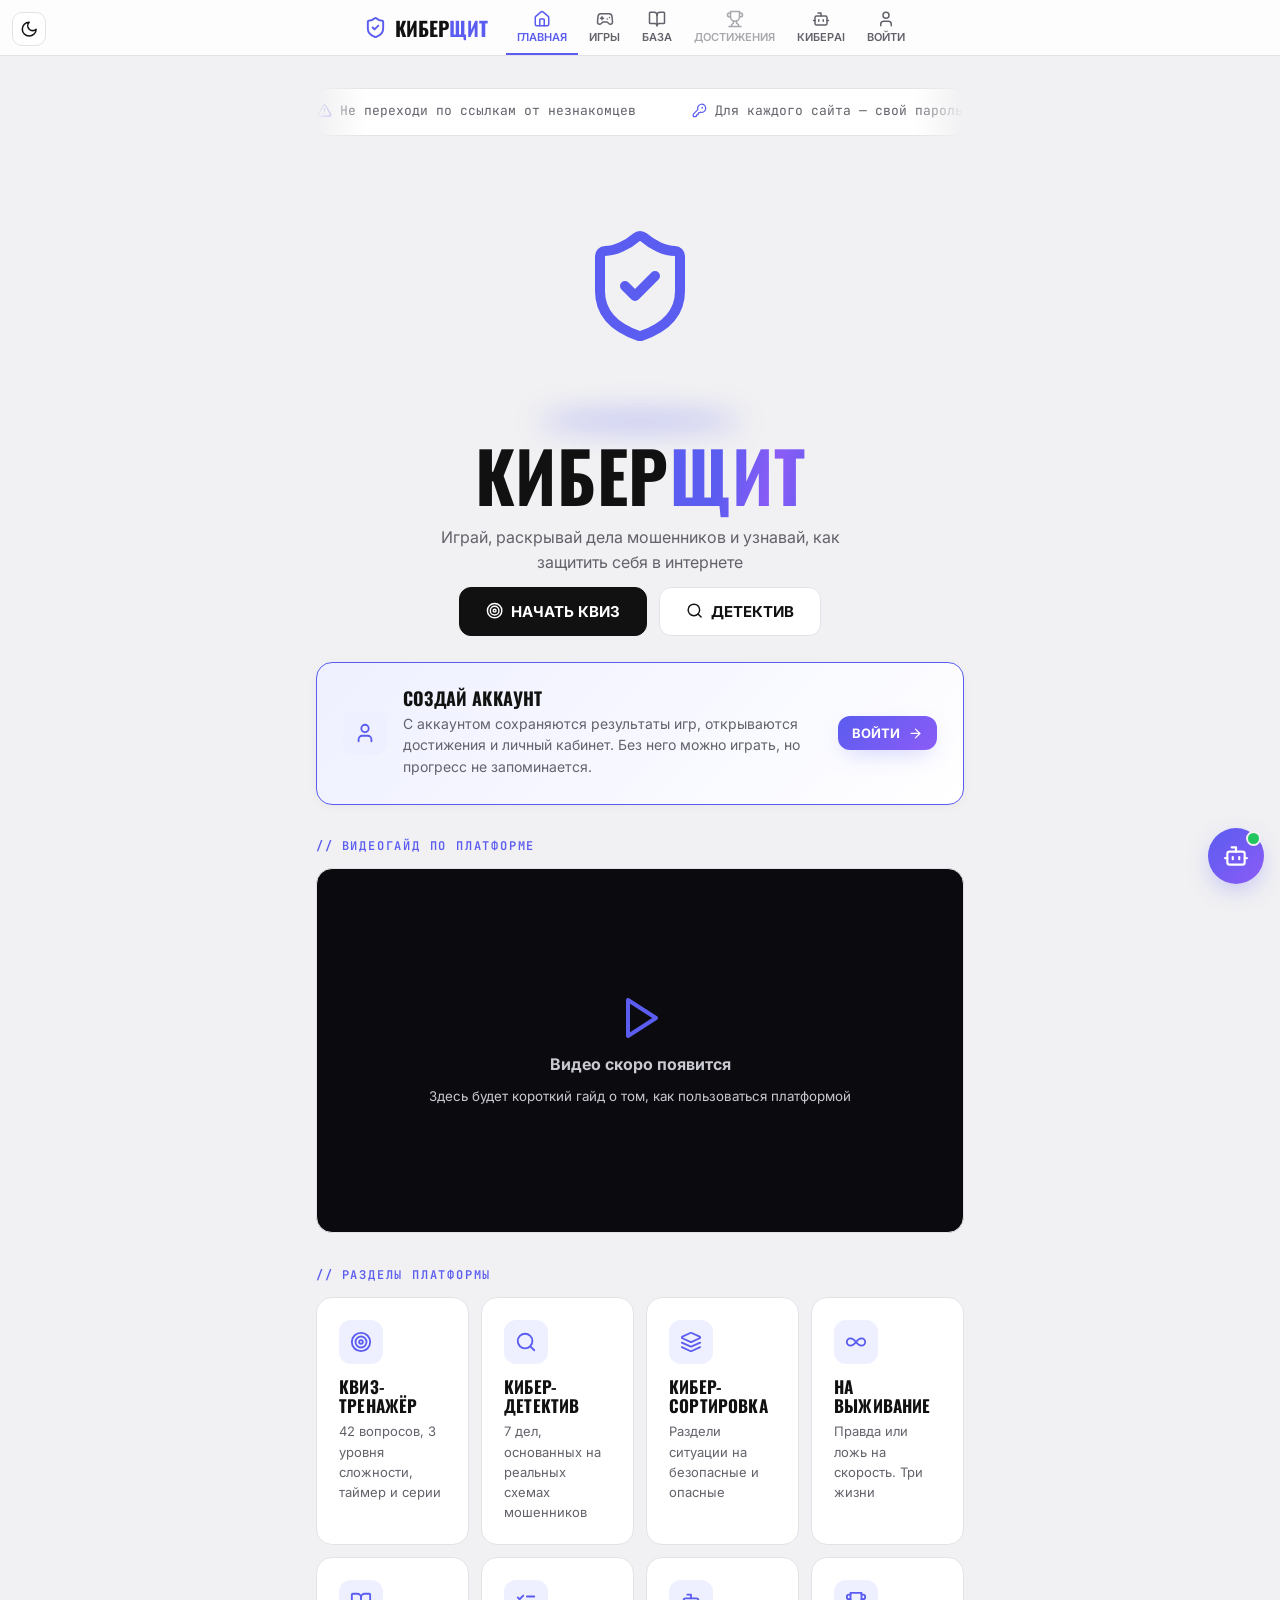
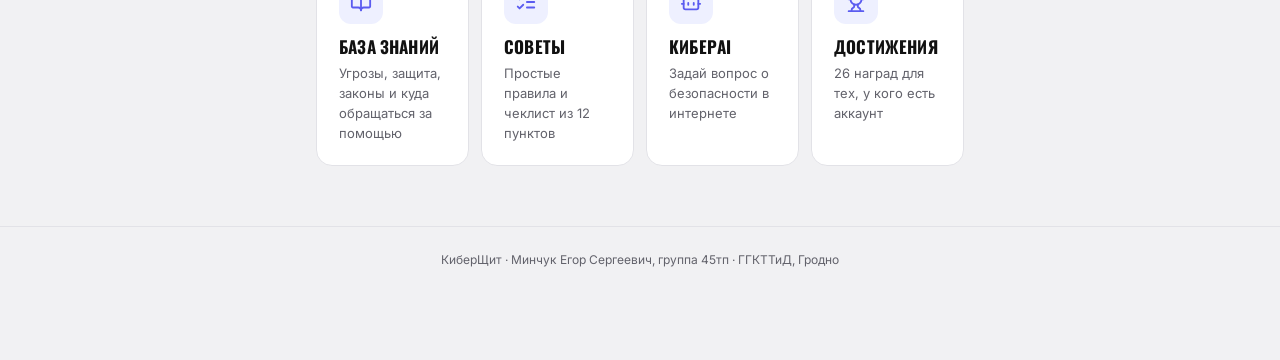
==== static/index.html @ b4eb01c3 "тема и 3д" ====
<!doctype html>
<html lang="ru">
<head>
<meta charset="utf-8">
<meta name="viewport" content="width=device-width, initial-scale=1">
<title>КиберЩит</title>
<meta name="description" content="Игры и задания о безопасности в интернете для детей и подростков">
<link rel="icon" href="data:image/svg+xml,%3Csvg xmlns='http://www.w3.org/2000/svg' viewBox='0 0 24 24' fill='none' stroke='%235b5cf0' stroke-width='2.2' stroke-linecap='round' stroke-linejoin='round'%3E%3Cpath d='M20 13c0 5-3.5 7.5-7.66 8.95a1 1 0 0 1-.67-.01C7.5 20.5 4 18 4 13V6a1 1 0 0 1 1-1c2 0 4.5-1.2 6.24-2.72a1.17 1.17 0 0 1 1.52 0C14.51 3.81 17 5 19 5a1 1 0 0 1 1 1z'/%3E%3Cpath d='m9 12 2 2 4-4'/%3E%3C/svg%3E">
<link rel="preconnect" href="https://fonts.googleapis.com">
<link rel="stylesheet" href="https://fonts.googleapis.com/css2?family=Inter:wght@400;500;600;700&family=JetBrains+Mono:wght@400;600&family=Oswald:wght@600;700&display=swap">
<link rel="stylesheet" href="style.css">
<script src="theme.js"></script>
</head>
<body>
<canvas id="rain" aria-hidden="true"></canvas>
<button id="theme" class="theme-btn" title="Сменить тему" aria-label="Сменить тему"><i data-lucide="moon"></i></button>

<header class="nav">
  <a href="#/" class="logo"><span class="logo-tile"><i data-lucide="shield-check"></i></span><span>КИБЕР<b>ЩИТ</b></span></a>
  <nav>
    <a href="#/" data-r=""><i data-lucide="house"></i>Главная</a>
    <div class="dd"><button data-r="quiz detective sort survival" aria-haspopup="true"><i data-lucide="gamepad-2"></i>Игры</button>
      <div class="dd-menu">
        <a href="#/quiz"><i data-lucide="target"></i>Квиз-тренажёр</a><a href="#/detective"><i data-lucide="search"></i>Кибер-детектив</a>
        <a href="#/sort"><i data-lucide="layers"></i>Кибер-сортировка</a><a href="#/survival"><i data-lucide="infinity"></i>На выживание</a>
      </div></div>
    <div class="dd"><button data-r="kb tips uk constitution" aria-haspopup="true"><i data-lucide="book-open"></i>База</button>
      <div class="dd-menu">
        <a href="#/kb"><i data-lucide="book-open"></i>База знаний</a><a href="#/tips"><i data-lucide="lightbulb"></i>Советы</a>
        <a href="#/uk"><i data-lucide="gavel"></i>Уголовный кодекс</a><a href="#/constitution"><i data-lucide="scroll-text"></i>Конституция</a>
      </div></div>
    <a href="#/achievements" data-r="achievements" id="navAch"><i data-lucide="trophy"></i>Достижения</a>
    <a href="#/ai" data-r="ai"><i data-lucide="bot"></i>КиберAI</a>
    <a href="#/profile" data-r="profile" id="navProfile"><i data-lucide="user"></i><span>Войти</span></a>
  </nav>
</header>

<main id="app"></main>
<footer class="foot">КиберЩит · Минчук Егор Сергеевич, группа 45тп · ГГКТТиД, Гродно</footer>
<div id="toasts" aria-live="polite"></div>
<canvas id="confetti" aria-hidden="true"></canvas>

<div class="widget">
  <div class="w-panel" id="wPanel" hidden>
    <div class="w-head"><span class="ai-badge"><i data-lucide="bot"></i></span><div><b>Помощник</b><small>Подскажу, где что на сайте</small></div><button id="wClose" aria-label="Закрыть"><i data-lucide="x"></i></button></div>
    <div class="w-msgs" id="wMsgs"><div class="msg bot">Привет! Что хочешь найти? Можно нажать на кнопку или написать вопрос.</div></div>
    <div class="w-chips"><button data-go="quiz">Квиз</button><button data-go="detective">Детектив</button><button data-go="kb">База знаний</button><button data-go="tips">Чеклист</button></div>
    <form id="wForm"><input id="wInput" placeholder="Например: где проверить пароль?" maxlength="300" autocomplete="off"><button aria-label="Отправить"><i data-lucide="send"></i></button></form>
    <a href="#/ai" class="w-full">Открыть консультанта КиберAI <i data-lucide="arrow-right"></i></a>
  </div>
  <button class="w-btn" id="wBtn" aria-label="Помощник по сайту"><i data-lucide="bot"></i></button>
</div>

<script src="vendor/lucide.min.js"></script>
<script src="data.js"></script>
<script src="app.js"></script>
<script type="module" src="scene.js"></script>
</body>
</html>
---- static/style.css ----
:root{
  --bg:#f1f1f3;--card:#fff;--card2:#ececef;--line:#e2e2e7;--text:#111;--muted:#62626b;
  --accent:#5b5cf0;--accent2:#8b5cf6;--accent-soft:#eef0ff;--ok:#16a34a;--ok-soft:#e8f7ee;--bad:#dc2626;--bad-soft:#fdecec;--warn:#d97706;
  --btn:#111;--btn-text:#fff;--shadow:0 2px 10px rgba(0,0,0,.04);--glow:rgba(91,92,240,.35);
  --head:'Oswald',Impact,sans-serif;--mono:'JetBrains Mono',ui-monospace,monospace;
}
:root[data-theme=dark]{
  --bg:#1a1a1c;--card:#262628;--card2:#313134;--line:#3a3a3e;--text:#f2f2f2;--muted:#a6a6ad;
  --accent:#ef2b2b;--accent2:#ff7a45;--accent-soft:#3a2020;--ok:#22c55e;--ok-soft:#1d3326;--bad:#fb7185;--bad-soft:#3a1d22;--warn:#fbbf24;
  --btn:#f2f2f2;--btn-text:#111;--shadow:none;--glow:rgba(239,43,43,.35);
}
*{box-sizing:border-box}
html{scroll-behavior:smooth}
body{margin:0;background:var(--bg);color:var(--text);font:16px/1.55 Inter,system-ui,sans-serif;overflow-x:hidden;transition:background .4s,color .4s}
#rain{position:fixed;inset:0;z-index:0;pointer-events:none;opacity:.3}
#confetti{position:fixed;inset:0;z-index:60;pointer-events:none}
a{color:inherit}
button,input,textarea{font:inherit;color:inherit}
button{cursor:pointer}
h1,h2,h3{font-family:var(--head);text-transform:uppercase;letter-spacing:.01em;margin:0;line-height:1.1}
svg.lucide{width:1.15em;height:1.15em;stroke-width:2;vertical-align:-.2em;flex:none}
.muted{color:var(--muted)}

/* ---------- навигация ---------- */
.nav{position:sticky;top:0;z-index:20;display:flex;justify-content:center;align-items:center;gap:18px;
  background:color-mix(in srgb,var(--card) 85%,transparent);backdrop-filter:blur(12px);border-bottom:1px solid var(--line);height:56px;padding:0 16px}
.logo{display:flex;align-items:center;gap:8px;font:700 20px var(--head);text-decoration:none;white-space:nowrap}
.logo b,.accent{color:var(--accent)}
.logo-tile{display:grid;place-items:center;color:var(--accent);transition:transform .5s}
.logo:hover .logo-tile{transform:rotateY(360deg)}
.nav nav{display:flex;align-items:stretch;height:100%}
.nav nav>a,.dd>button{display:flex;flex-direction:column;align-items:center;justify-content:center;gap:2px;padding:0 11px;
  font:600 11px Inter;text-transform:uppercase;text-decoration:none;color:var(--muted);background:none;border:0;border-bottom:2px solid transparent;white-space:nowrap;transition:color .2s}
.nav nav>a svg,.dd>button svg{width:18px;height:18px;transition:transform .25s}
.nav nav>a:hover,.dd>button:hover{color:var(--text)}
.nav nav>a:hover svg,.dd>button:hover svg{transform:translateY(-2px) scale(1.1)}
.nav .on{color:var(--accent)!important;border-bottom-color:var(--accent)}
.nav .locked{opacity:.55}
.dd{position:relative;display:flex}
.dd-menu{position:absolute;top:100%;left:0;min-width:220px;background:var(--card);border:1px solid var(--line);border-radius:14px;padding:8px;
  box-shadow:0 16px 40px rgba(0,0,0,.14);opacity:0;visibility:hidden;transform:translateY(-8px) scale(.97);transform-origin:top left;transition:.18s}
.dd:hover .dd-menu,.dd.open .dd-menu{opacity:1;visibility:visible;transform:none}
.dd-menu a{display:flex;align-items:center;gap:10px;padding:10px 12px;border-radius:9px;text-decoration:none;font-size:15px}
.dd-menu a svg{color:var(--accent)}
.dd-menu a:hover{background:var(--card2)}
.theme-btn{position:fixed;top:12px;left:12px;z-index:30;display:grid;place-items:center;width:34px;height:34px;border-radius:10px;border:1px solid var(--line);background:var(--card);transition:transform .4s}
.theme-btn:hover{transform:rotate(25deg)}

/* ---------- раскладка ---------- */
main{position:relative;z-index:1;max-width:680px;margin:0 auto;padding:32px 16px 60px;perspective:1200px}
main.wide{max-width:920px}
main>*{animation:enter .5s cubic-bezier(.2,.8,.2,1) both}
main>*:nth-child(2){animation-delay:.06s}main>*:nth-child(3){animation-delay:.12s}main>*:nth-child(4){animation-delay:.18s}main>*:nth-child(n+5){animation-delay:.24s}
@keyframes enter{from{opacity:0;transform:translateY(18px) rotateX(6deg)}}
.foot{position:relative;z-index:1;text-align:center;color:var(--muted);font-size:12px;padding:24px 16px 90px;border-top:1px solid var(--line)}
.hero{text-align:center;padding:36px 0 26px}
.hero h1{font-size:clamp(40px,9vw,70px)}
.hero p{color:var(--muted);max-width:420px;margin:12px auto}
.shine-text{background:linear-gradient(100deg,var(--accent) 20%,var(--accent2) 40%,var(--accent) 60%);background-size:200% auto;-webkit-background-clip:text;background-clip:text;color:transparent;animation:shine 4s linear infinite}
@keyframes shine{to{background-position:-200% center}}
.pill{display:inline-flex;gap:8px;align-items:center;padding:5px 16px;border:1px solid var(--accent);border-radius:99px;
  color:var(--accent);font:600 12px var(--mono);letter-spacing:.12em;text-transform:uppercase;background:var(--card);margin-bottom:16px}
.label{display:flex;align-items:center;gap:8px;font:600 12px var(--mono);letter-spacing:.15em;color:var(--accent);text-transform:uppercase;margin:34px 0 14px}
.label::before{content:'//'}
.card{background:var(--card);border:1px solid var(--line);border-radius:16px;padding:26px;box-shadow:var(--shadow)}
.card+.card{margin-top:14px}
.row{display:flex;gap:12px;flex-wrap:wrap;align-items:center}
.center{justify-content:center}
.grid{display:grid;gap:12px;grid-template-columns:repeat(auto-fill,minmax(145px,1fr))}
.grid.g2{grid-template-columns:repeat(auto-fill,minmax(250px,1fr))}
.ico{display:inline-grid;place-items:center;width:44px;height:44px;border-radius:12px;background:var(--accent-soft);color:var(--accent);flex:none}
.ico svg{width:22px;height:22px}

/* появление при прокрутке */
.rv{opacity:0;transform:translateY(24px);transition:opacity .6s,transform .6s cubic-bezier(.2,.8,.2,1)}
.rv.seen{opacity:1;transform:none}

/* 3D-наклон */
.tilt{transform-style:preserve-3d;transition:transform .15s ease-out,box-shadow .2s,border-color .2s;will-change:transform}
.tilt:hover{box-shadow:0 18px 40px -12px var(--glow)}
.tilt>*{transform:translateZ(18px)}

/* ---------- кнопки ---------- */
.btn{position:relative;overflow:hidden;display:inline-flex;align-items:center;gap:8px;padding:14px 26px;border-radius:12px;border:1px solid var(--line);
  background:var(--card);font:700 15px Inter;text-transform:uppercase;text-decoration:none;transition:transform .15s,box-shadow .2s}
.btn::after{content:'';position:absolute;inset:0;background:linear-gradient(110deg,transparent 30%,rgba(255,255,255,.35) 50%,transparent 70%);transform:translateX(-120%);transition:transform .6s}
.btn:hover{transform:translateY(-2px)}
.btn:hover::after{transform:translateX(120%)}
.btn:active{transform:translateY(0) scale(.97)}
.btn.dark{background:var(--btn);color:var(--btn-text);border-color:var(--btn)}
.btn.acc{background:linear-gradient(135deg,var(--accent),var(--accent2));color:#fff;border:0;box-shadow:0 8px 24px -8px var(--glow)}
.btn.sm{padding:9px 14px;font-size:13px}
.btn.danger{color:var(--bad);border-color:var(--bad)}
.btn:disabled{opacity:.45;cursor:default;transform:none}
.tab{display:inline-flex;align-items:center;gap:6px;padding:9px 16px;border-radius:10px;border:1px solid var(--line);background:var(--card);font:500 13px var(--mono);transition:.2s}
.tab:hover{border-color:var(--accent)}
.tab.on{border-color:var(--accent);color:var(--accent);background:var(--accent-soft)}

/* ---------- главная ---------- */
.hero3d{position:relative;width:min(340px,80vw);height:300px;margin:-10px auto 0;cursor:pointer}
.hero3d .fallback{position:absolute;inset:0;display:grid;place-items:center;color:var(--accent)}
.hero3d .fallback svg{width:120px;height:120px;animation:float 3s ease-in-out infinite}
.hero3d:has(canvas) .fallback{display:none}
.hero3d::after{content:'';position:absolute;left:20%;right:20%;bottom:6px;height:18px;border-radius:50%;background:var(--glow);filter:blur(14px);z-index:-1}
@keyframes float{50%{transform:translateY(-10px)}}
.ticker{overflow:hidden;white-space:nowrap;background:var(--card);border:1px solid var(--line);border-radius:12px;padding:13px 0;font:13px var(--mono);color:var(--muted);
  mask-image:linear-gradient(90deg,transparent,#000 8%,#000 92%,transparent)}
.ticker div{display:inline-block;animation:tick 50s linear infinite}
.ticker span{display:inline-flex;align-items:center;gap:8px;margin-right:56px}
.ticker svg{color:var(--accent)}
@keyframes tick{to{transform:translateX(-50%)}}
.stat{background:var(--card);border:1px solid var(--line);border-radius:14px;padding:22px 10px;text-align:center}
.stat b{display:block;font:600 28px var(--mono)}
.stat span{font:600 11px Inter;text-transform:uppercase;color:var(--muted);letter-spacing:.04em}
.c-acc{color:var(--accent)}.c-ok{color:var(--ok)}.c-bad{color:var(--bad)}
.feature{display:block;text-decoration:none;background:var(--card);border:1px solid var(--line);border-radius:16px;padding:22px;text-align:left}
.feature:hover{border-color:var(--accent)}
.feature h3{font-size:17px;margin:14px 0 6px}
.feature p{margin:0;font-size:13px;color:var(--muted)}
.guest{display:flex;gap:16px;align-items:center;border-color:var(--accent);background:linear-gradient(135deg,var(--accent-soft),var(--card))}
.yt{position:relative;aspect-ratio:16/9;border-radius:16px;overflow:hidden;border:1px solid var(--line);background:#0b0b0f;cursor:pointer}
.yt img{width:100%;height:100%;object-fit:cover;transition:transform .5s,opacity .3s;opacity:.85}
.yt:hover img{transform:scale(1.04);opacity:1}
.yt iframe{position:absolute;inset:0;width:100%;height:100%;border:0}
.yt .play{position:absolute;inset:0;margin:auto;width:76px;height:76px;border-radius:50%;border:0;display:grid;place-items:center;
  background:linear-gradient(135deg,var(--accent),var(--accent2));color:#fff;box-shadow:0 0 0 0 var(--glow);animation:pulse 2s infinite}
.yt .play svg{width:30px;height:30px;margin-left:4px;fill:#fff}
@keyframes pulse{70%{box-shadow:0 0 0 22px transparent}100%{box-shadow:0 0 0 0 transparent}}
.yt-empty{display:grid;place-items:center;align-content:center;gap:10px;color:#c9c9d1;text-align:center;padding:20px;cursor:default}
.yt-empty svg{width:48px;height:48px;color:var(--accent)}

/* ---------- игры ---------- */
/* старт игры */
.g-intro{text-align:center;padding:20px 0 24px}
.g-intro h1{font-size:clamp(36px,8vw,58px)}
.g-intro p{color:var(--muted);max-width:440px;margin:12px auto 0}
.g-badge{display:grid;place-items:center;width:84px;height:84px;margin:0 auto 18px;border-radius:26px;color:#fff;
  background:linear-gradient(135deg,var(--accent),var(--accent2));box-shadow:0 18px 40px -14px var(--glow);animation:float 3s ease-in-out infinite}
.g-badge svg{width:40px;height:40px}
.g-panel{display:grid;gap:22px}
.g-rules{display:grid;grid-template-columns:repeat(auto-fill,minmax(220px,1fr));gap:10px}
.g-rules div{display:flex;gap:12px;align-items:center;padding:12px 14px;border-radius:12px;background:var(--card2);font-size:14px}
.g-rules svg{color:var(--accent);width:20px;height:20px}
.g-start{display:flex;gap:14px;align-items:center;justify-content:space-between;flex-wrap:wrap;padding-top:18px;border-top:1px solid var(--line)}
.g-start .btn{margin-left:auto}
.g-best{display:inline-flex;align-items:center;gap:8px;font:600 14px var(--mono);color:var(--muted)}
.g-best svg{color:var(--warn)}
.g-best b{color:var(--text)}
.diffs{display:grid;grid-template-columns:repeat(auto-fit,minmax(150px,1fr));gap:10px}
.diff{position:relative;padding:14px 16px;border-radius:14px;border:1px solid var(--line);background:var(--card);text-align:left;transition:.2s}
.diff b{display:flex;align-items:center;gap:8px;font:700 16px var(--head);text-transform:uppercase}
.diff b::before{content:'';width:10px;height:10px;border-radius:50%;background:var(--c)}
.diff small{display:block;margin-top:4px;font:11px var(--mono);color:var(--muted)}
.diff:hover{transform:translateY(-2px);border-color:var(--c)}
.diff.on{border-color:var(--c);box-shadow:0 0 0 3px color-mix(in srgb,var(--c) 22%,transparent),0 10px 24px -14px var(--c);background:color-mix(in srgb,var(--c) 7%,var(--card))}
/* панель во время игры */
.hud{display:flex;gap:8px;align-items:center;flex-wrap:wrap;margin-bottom:12px}
.hud-quit{display:grid;place-items:center;width:38px;height:38px;border-radius:12px;border:1px solid var(--line);background:var(--card);color:var(--muted);transition:.2s}
.hud-quit:hover{color:var(--bad);border-color:var(--bad)}
.chip{display:inline-flex;align-items:center;gap:6px;height:38px;padding:0 14px;border-radius:12px;border:1px solid var(--line);background:var(--card);font:600 13px var(--mono)}
.chip>span{display:inline-flex;align-items:center;gap:6px}
.chip svg{color:var(--accent)}
.hud .chip:last-child{margin-left:auto}
.steps{display:flex;gap:4px;margin-bottom:12px}
.steps i{flex:1;height:6px;border-radius:9px;background:var(--card2);transition:background .3s}
.steps i.cur{background:var(--accent);animation:blink 1.2s ease-in-out infinite}
.steps i.ok{background:var(--ok)}.steps i.bad{background:var(--bad)}
@keyframes blink{50%{opacity:.45}}
.play .question{font-size:21px}
.qbar{display:flex;justify-content:space-between;align-items:center;font:600 13px var(--mono);color:var(--muted);margin-bottom:10px}
.qbar span{display:inline-flex;align-items:center;gap:5px}
.streak svg{color:#f97316}
.streak.hot svg{animation:flicker .5s infinite alternate}
@keyframes flicker{to{transform:scale(1.25) rotate(-8deg)}}
.pop{animation:pop .4s}
@keyframes pop{40%{transform:scale(1.35)}}
.timer{height:8px;background:var(--card2);border-radius:9px;overflow:hidden;margin-bottom:22px}
.timer div{height:100%;background:linear-gradient(90deg,var(--accent),var(--accent2));transition:width .25s linear,background .3s}
.timer.low div{background:var(--bad)}
.question{font:600 20px/1.35 Inter;margin:0 0 20px}
.opts{display:grid;gap:10px}
.opt{display:flex;gap:12px;align-items:center;text-align:left;padding:12px 16px 12px 12px;border-radius:12px;border:1px solid var(--line);background:var(--card);transition:transform .15s,border-color .2s,background .2s;animation:enter .4s both}
.opt:nth-child(2){animation-delay:.05s}.opt:nth-child(3){animation-delay:.1s}.opt:nth-child(4){animation-delay:.15s}
.opt:hover:not(:disabled){border-color:var(--accent);transform:translateX(4px)}
.opt.ok{border-color:var(--ok);background:var(--ok-soft);animation:okpulse .5s}
.opt.bad{border-color:var(--bad);background:var(--bad-soft)}
.opt.gone{opacity:.25;transform:scale(.97)}
@keyframes okpulse{40%{transform:scale(1.03)}}
.explain{margin-top:16px;padding:14px 16px;border-radius:12px;background:var(--card2);font-size:14px;animation:enter .35s both}
.explain b{display:inline-flex;align-items:center;gap:6px}
.explain.is-ok{background:var(--ok-soft);border-left:3px solid var(--ok)}.explain.is-ok b{color:var(--ok)}
.explain.is-bad{background:var(--bad-soft);border-left:3px solid var(--bad)}.explain.is-bad b{color:var(--bad)}
kbd{display:inline-grid;place-items:center;min-width:26px;height:26px;padding:0 6px;border-radius:8px;border:1px solid var(--line);border-bottom-width:2px;background:var(--card2);font:600 12px var(--mono);color:var(--muted);flex:none}
.opt.ok kbd{background:var(--ok);border-color:var(--ok);color:#fff}
.opt.bad kbd{background:var(--bad);border-color:var(--bad);color:#fff}
/* результат */
.result{text-align:center}
.res-ring{--p:0;width:190px;height:190px;margin:18px auto 20px;border-radius:50%;display:grid;place-items:center;
  background:conic-gradient(var(--accent) calc(var(--p)*1%),var(--card2) 0);animation:enter .6s both}
.res-ring>div{display:grid;place-content:center;width:158px;height:158px;border-radius:50%;background:var(--card)}
.res-ring b{font:700 48px/1 var(--mono);background:linear-gradient(135deg,var(--accent),var(--accent2));-webkit-background-clip:text;background-clip:text;color:transparent}
.res-ring small{font:600 11px var(--mono);letter-spacing:.12em;text-transform:uppercase;color:var(--muted);margin-top:6px}
.res-stats{display:grid;grid-template-columns:repeat(auto-fit,minmax(110px,1fr));gap:10px;margin-bottom:16px}
.res-stats div{padding:14px 8px;border-radius:12px;background:var(--card2)}
.res-stats b{display:block;font:600 22px var(--mono)}
.res-stats span{font:600 11px Inter;text-transform:uppercase;color:var(--muted)}
.res-msg{font-weight:600;font-size:17px}
.shake{animation:shake .4s}
@keyframes shake{20%,60%{transform:translateX(-7px)}40%,80%{transform:translateX(7px)}}

/* улики — 3D-переворот */
.flip{perspective:900px;min-height:170px;cursor:pointer;background:none;border:0;padding:0;text-align:left}
.flip-in{position:relative;height:100%;min-height:170px;transition:transform .7s cubic-bezier(.3,1.4,.5,1);transform-style:preserve-3d}
.flip.open .flip-in{transform:rotateY(180deg)}
.flip-face{position:absolute;inset:0;backface-visibility:hidden;border-radius:14px;padding:18px;border:1px solid var(--line);background:var(--card);display:flex;flex-direction:column;gap:8px}
.flip-face b{display:flex;align-items:center;gap:8px}
.flip-face b svg{color:var(--accent)}
.flip-face small{margin-top:auto;font:12px var(--mono);color:var(--muted);display:flex;align-items:center;gap:6px}
.flip-back{transform:rotateY(180deg);border-color:var(--accent);background:linear-gradient(160deg,var(--accent-soft),var(--card))}
.flip-back p{margin:0;font-size:14px}

/* карточка сортировки / выживания */
.sort-card{position:relative;font:600 22px/1.35 Inter;text-align:center;padding:48px 24px 40px;min-height:190px;display:grid;place-items:center;border-radius:18px;
  border:1px solid var(--line);background:linear-gradient(160deg,var(--card2),var(--card));box-shadow:0 14px 30px -20px rgba(0,0,0,.35);margin-bottom:18px;transition:transform .35s,background .3s;animation:enter .4s both}
.sort-tag{position:absolute;top:14px;left:50%;transform:translateX(-50%);display:inline-flex;align-items:center;gap:6px;font:600 11px var(--mono);letter-spacing:.12em;text-transform:uppercase;color:var(--accent);white-space:nowrap}
.choices{display:grid;grid-template-columns:1fr 1fr;gap:12px}
.choice{display:flex;flex-direction:column;align-items:center;gap:6px;padding:18px 10px 14px;border-radius:16px;border:2px solid var(--line);background:var(--card);transition:transform .15s,border-color .2s,background .2s}
.choice svg{width:28px;height:28px}
.choice b{font:700 16px var(--head);text-transform:uppercase}
.choice.good{color:var(--ok)}.choice.bad{color:var(--bad)}
.choice.good:hover:not(:disabled){border-color:var(--ok);background:var(--ok-soft);transform:translateY(-3px)}
.choice.bad:hover:not(:disabled){border-color:var(--bad);background:var(--bad-soft);transform:translateY(-3px)}
.choice:disabled{opacity:.5;cursor:default}
/* детектив */
.case-progress{padding:18px 22px;margin-bottom:16px}
.case-progress .progress{margin:0}
.cases{display:grid;gap:12px;grid-template-columns:repeat(auto-fill,minmax(250px,1fr))}
.case{position:relative;display:flex;flex-direction:column;gap:10px;text-align:left;padding:22px;border-radius:16px;border:1px solid var(--line);background:var(--card)}
.case:hover{border-color:var(--accent)}
.case h3{font-size:18px}
.case p{margin:0;font-size:13px;color:var(--muted);display:-webkit-box;-webkit-line-clamp:3;-webkit-box-orient:vertical;overflow:hidden}
.case-no{font:700 13px var(--mono);color:var(--muted);letter-spacing:.1em}
.case .case-no{position:absolute;top:22px;right:22px}
.case-st{margin-top:auto;display:inline-flex;align-items:center;gap:6px;width:fit-content;padding:4px 10px;border-radius:99px;font:600 12px var(--mono);background:var(--card2);color:var(--muted)}
.case.done{border-color:color-mix(in srgb,var(--ok) 45%,var(--line))}
.case.done .case-st{background:var(--ok-soft);color:var(--ok)}
.case-head{margin-top:14px}
.case-head .threat-head{margin:6px 0 12px}
.case-head h2{font-size:26px}
.case-head p{margin:0}
.sort-card.fly-l{transform:translateX(-40px) rotate(-6deg);background:var(--ok-soft)}
.sort-card.fly-r{transform:translateX(40px) rotate(6deg);background:var(--bad-soft)}
.hearts{display:inline-flex;gap:4px}
.hearts svg{color:var(--bad);fill:var(--bad)}
.hearts svg.lost{fill:none;opacity:.35}

/* ---------- база знаний и законы ---------- */
.threat-head{display:flex;gap:16px;align-items:center;margin-bottom:14px}
.threat-head small{color:var(--muted);font-family:var(--mono)}
.signs{background:var(--card2);border-radius:12px;padding:16px 20px;margin:16px 0}
.signs h4{margin:0 0 8px;font:600 12px var(--mono);letter-spacing:.15em;color:var(--muted)}
.signs li{margin:6px 0}
.signs li::marker{color:var(--bad)}
.signs li.good{list-style:none;margin-left:-18px;display:flex;gap:8px;align-items:center;color:var(--ok);font-weight:600}
.danger{display:flex;justify-content:space-between;font:12px var(--mono);color:var(--muted)}
.dbar{height:5px;background:var(--card2);border-radius:9px;margin-top:6px;overflow:hidden}
.dbar div{height:100%;border-radius:9px;background:linear-gradient(90deg,#f59e0b,#dc2626);transform-origin:left;transform:scaleX(0);transition:transform 1.2s cubic-bezier(.2,.8,.2,1) .2s}
.seen .dbar div{transform:scaleX(1)}
.art{display:flex;gap:16px}
.art .num{flex:none;font:700 15px var(--mono);color:var(--accent);background:var(--accent-soft);border-radius:10px;padding:8px 10px;height:fit-content}
.punish{margin-top:8px;font-size:13px;color:var(--muted);display:flex;gap:6px}
.check{display:flex;gap:14px;align-items:center;padding:14px 10px;border-bottom:1px solid var(--line);cursor:pointer;border-radius:8px;transition:background .2s}
.check:hover{background:var(--card2)}
.check input{width:18px;height:18px;accent-color:var(--accent)}
.check.done span{color:var(--muted);text-decoration:line-through}
.progress{height:8px;border-radius:9px;background:var(--card2);overflow:hidden;margin-bottom:10px}
.progress div{height:100%;background:linear-gradient(90deg,var(--accent),var(--accent2));transition:width .5s cubic-bezier(.2,.8,.2,1)}

/* ---------- достижения ---------- */
.ring{position:relative;flex:none}
.ring svg{transform:rotate(-90deg);width:100%;height:100%}
.ring circle:last-child{transition:stroke-dashoffset 1.4s cubic-bezier(.2,.8,.2,1)}
.ring b{position:absolute;inset:0;display:grid;place-content:center;text-align:center;font:600 22px/1 var(--mono);color:var(--accent)}
.ring b small{font-size:10px;color:var(--muted)}
.ach{position:relative;overflow:hidden;text-align:center;padding:20px 10px;border-radius:14px;border:1px solid var(--line);background:var(--card)}
.ach .ico{width:54px;height:54px;border-radius:50%;margin-bottom:6px}
.ach .ico svg{width:26px;height:26px}
.ach b{display:block;font:600 13px var(--mono);margin:8px 0 4px}
.ach p{margin:0;font-size:12px;color:var(--muted)}
.ach.locked{opacity:.45}.ach.locked .ico{background:var(--card2);color:var(--muted)}
.ach.got{border-color:var(--accent)}
.ach.got .ico{background:linear-gradient(135deg,var(--accent),var(--accent2));color:#fff;box-shadow:0 8px 20px -6px var(--glow)}
.ach.got::before{content:'';position:absolute;inset:-50%;background:conic-gradient(from 0deg,transparent 70%,var(--glow) 85%,transparent 100%);animation:spin 5s linear infinite;z-index:0}
.ach.got::after{content:'';position:absolute;inset:2px;border-radius:12px;background:var(--card);z-index:0}
.ach>*{position:relative;z-index:1}
@keyframes spin{to{transform:rotate(360deg)}}
.lockwall{text-align:center;padding:50px 24px}
.lockwall .ico{width:80px;height:80px;border-radius:24px;margin-bottom:16px;animation:float 3s ease-in-out infinite}
.lockwall .ico svg{width:38px;height:38px}

/* ---------- чат ---------- */
.chat-wrap{display:grid;grid-template-columns:220px 1fr;gap:16px}
.topics{display:grid;gap:8px;align-content:start}
.topics button{display:flex;gap:8px;align-items:center;text-align:left;padding:10px 12px;border-radius:10px;border:1px solid var(--line);background:var(--card2);font-size:14px;transition:.2s}
.topics button svg{color:var(--accent)}
.topics button:hover{border-color:var(--accent);transform:translateX(4px)}
.chat{display:flex;flex-direction:column;padding:0;overflow:hidden;height:580px}
.chat-head{display:flex;gap:12px;align-items:center;padding:16px 20px;border-bottom:1px solid var(--line)}
.chat-head small{display:flex;align-items:center;gap:6px;font-size:11px;color:var(--muted);font-family:var(--mono)}
.chat-head small i{width:7px;height:7px;border-radius:50%;background:#22c55e;animation:pulse 2s infinite}
.chat-head .btn{margin-left:auto}
.ai-badge{display:grid;place-items:center;width:36px;height:36px;border-radius:50%;background:linear-gradient(135deg,var(--accent),var(--accent2));color:#fff;flex:none}
.msgs{flex:1;overflow:auto;padding:20px;display:flex;flex-direction:column;gap:12px}
.msg{max-width:85%;padding:12px 16px;border-radius:14px;font-size:15px;white-space:pre-wrap;word-wrap:break-word;animation:msg .3s cubic-bezier(.2,.8,.2,1) both}
@keyframes msg{from{opacity:0;transform:translateY(10px) scale(.96)}}
.msg.bot{background:var(--card2);border:1px solid var(--line);align-self:flex-start;border-bottom-left-radius:4px}
.msg.me{background:linear-gradient(135deg,var(--accent),var(--accent2));color:#fff;align-self:flex-end;border-bottom-right-radius:4px}
.go-btn{display:inline-flex;align-items:center;gap:6px;margin-top:8px;padding:6px 12px;border-radius:99px;background:var(--accent);color:#fff;text-decoration:none;font:600 12px var(--mono);white-space:nowrap}
.typing{display:inline-flex;gap:4px}
.typing i{width:7px;height:7px;border-radius:50%;background:var(--muted);animation:bounce 1s infinite}
.typing i:nth-child(2){animation-delay:.15s}.typing i:nth-child(3){animation-delay:.3s}
@keyframes bounce{50%{transform:translateY(-5px)}}
.chat form{display:flex;gap:10px;padding:14px 20px;border-top:1px solid var(--line)}
input.in,textarea.in{width:100%;padding:12px 14px;border-radius:10px;border:1px solid var(--line);background:var(--card2);outline:none;transition:border-color .2s,box-shadow .2s}
input.in:focus,textarea.in:focus{border-color:var(--accent);box-shadow:0 0 0 3px var(--accent-soft)}
.send{flex:none;display:grid;place-items:center;width:46px;border-radius:10px;border:0;background:linear-gradient(135deg,var(--accent),var(--accent2));color:#fff;transition:transform .15s}
.send:hover{transform:scale(1.07)}

/* ---------- профиль ---------- */
.prof{display:grid;grid-template-columns:220px 1fr;gap:20px;align-items:start}
.avatar{display:grid;place-items:center;width:72px;height:72px;margin:0 auto;border-radius:50%;font:600 30px Inter;color:#fff;background:linear-gradient(135deg,var(--accent),var(--accent2));box-shadow:0 10px 26px -8px var(--glow)}
.mini{display:grid;grid-template-columns:repeat(3,1fr);gap:6px;margin:14px 0}
.mini div{background:var(--card2);border-radius:10px;padding:8px 2px;text-align:center;font-size:10px;text-transform:uppercase;color:var(--muted)}
.mini b{display:block;font:600 16px var(--mono);color:var(--accent)}
.badge{display:inline-flex;align-items:center;gap:5px;margin:3px;padding:4px 10px;border-radius:99px;border:1px solid var(--line);background:var(--accent-soft);color:var(--accent);font:11px var(--mono)}
.field{display:block;margin-bottom:14px}
.field>span{display:block;font:600 11px var(--mono);letter-spacing:.12em;color:var(--muted);text-transform:uppercase;margin-bottom:6px}
.consent{display:flex;gap:10px;align-items:flex-start;font-size:13px;color:var(--muted);margin:4px 0 14px}
.consent input{margin-top:3px;accent-color:var(--accent)}
.note{display:flex;gap:10px;font-size:13px;color:var(--muted);background:var(--card2);border-radius:10px;padding:10px 12px;margin-bottom:14px}
.note svg{color:var(--accent);margin-top:2px}
.post{animation:enter .35s both}
.post-head{display:flex;gap:10px;align-items:center;margin-bottom:10px}
.post-head .av{display:grid;place-items:center;width:28px;height:28px;border-radius:50%;background:var(--accent-soft);color:var(--accent);font-size:13px;font-weight:600}
.post-head b{font-family:var(--head);text-transform:uppercase}
.post-head time{margin-left:auto;font:12px var(--mono);color:var(--muted)}
.post p{margin:0 0 10px;white-space:pre-wrap;word-wrap:break-word}
.tag{display:inline-block;font:12px var(--mono);color:var(--accent);background:var(--accent-soft);padding:2px 8px;border-radius:6px}
.act{display:inline-flex;align-items:center;gap:6px;border:0;background:none;padding:6px 4px;font:13px var(--mono);color:var(--muted);transition:transform .15s}
.act:hover{color:var(--text)}
.act.on{color:var(--bad)}.act.on svg{fill:var(--bad)}
.act:active{transform:scale(1.3)}
.err{color:var(--bad);font-size:14px;min-height:20px;margin-bottom:6px}
.ts{min-height:65px;margin-bottom:12px;display:flex;justify-content:center}

/* ---------- виджет и уведомления ---------- */
.widget{position:fixed;right:16px;bottom:16px;z-index:40}
.w-btn{display:grid;place-items:center;width:56px;height:56px;border-radius:50%;border:0;color:#fff;background:linear-gradient(135deg,var(--accent),var(--accent2));box-shadow:0 8px 24px -4px var(--glow);position:relative;transition:transform .2s;animation:float 3s ease-in-out infinite}
.w-btn svg{width:26px;height:26px}
.w-btn:hover{transform:scale(1.08)}
.w-btn::after{content:'';position:absolute;top:3px;right:3px;width:11px;height:11px;border-radius:50%;background:#22c55e;border:2px solid var(--bg)}
.w-panel{position:absolute;right:0;bottom:68px;width:320px;max-width:calc(100vw - 32px);background:var(--card);border:1px solid var(--line);border-radius:18px;box-shadow:0 16px 48px rgba(0,0,0,.2);overflow:hidden;transform-origin:bottom right;animation:wopen .25s cubic-bezier(.2,.8,.2,1)}
@keyframes wopen{from{opacity:0;transform:scale(.85) translateY(10px)}}
.w-head{display:flex;gap:10px;align-items:center;padding:14px 16px;background:var(--card2)}
.w-head small{display:block;color:var(--muted);font-size:11px}
.w-head button{margin-left:auto;border:0;background:none;display:grid}
.w-msgs{max-height:260px;overflow:auto;padding:14px;display:flex;flex-direction:column;gap:8px}
.w-msgs .msg{font-size:14px}
.w-chips{display:flex;flex-wrap:wrap;gap:6px;padding:10px 14px;border-top:1px solid var(--line)}
.w-chips button{padding:5px 12px;border-radius:99px;border:1px solid var(--line);background:var(--accent-soft);color:var(--accent);font:12px var(--mono);transition:transform .15s}
.w-chips button:hover{transform:translateY(-2px)}
#wForm{display:flex;gap:8px;padding:10px 14px;border-top:1px solid var(--line)}
#wForm input{flex:1;padding:10px 12px;border-radius:10px;border:1px solid var(--line);background:var(--card);outline:none}
#wForm button{border:0;border-radius:10px;width:40px;display:grid;place-items:center;background:var(--accent);color:#fff}
.w-full{display:flex;justify-content:center;align-items:center;gap:6px;padding:12px;border-top:1px solid var(--line);font:12px var(--mono);color:var(--accent);text-decoration:none}
#toasts{position:fixed;top:66px;right:16px;z-index:50;display:grid;gap:8px}
.toast{display:flex;align-items:center;gap:10px;background:var(--card);border:1px solid var(--line);border-left:3px solid var(--accent);border-radius:12px;padding:12px 16px;font:600 13px var(--mono);box-shadow:0 10px 30px rgba(0,0,0,.14);animation:toast .4s cubic-bezier(.2,1.4,.5,1)}
.toast svg{color:var(--accent)}
.toast.out{transition:.3s;opacity:0;transform:translateX(30px)}
@keyframes toast{from{opacity:0;transform:translateX(40px) scale(.9)}}

@media (max-width:780px){
  .nav{justify-content:flex-start;gap:10px;overflow-x:auto;padding-left:54px}
  .nav nav{flex:none}
  .dd-menu{position:fixed;top:56px;left:16px;right:16px}
  .chat-wrap,.prof{grid-template-columns:1fr}
  .topics{grid-template-columns:repeat(2,1fr)}
  .chat{height:70vh}
  .card{padding:18px}
  .guest{flex-direction:column;text-align:center}
}
@media (prefers-reduced-motion:reduce){*,*::before,*::after{animation:none!important;transition:none!important}#rain{display:none}.rv{opacity:1;transform:none}}
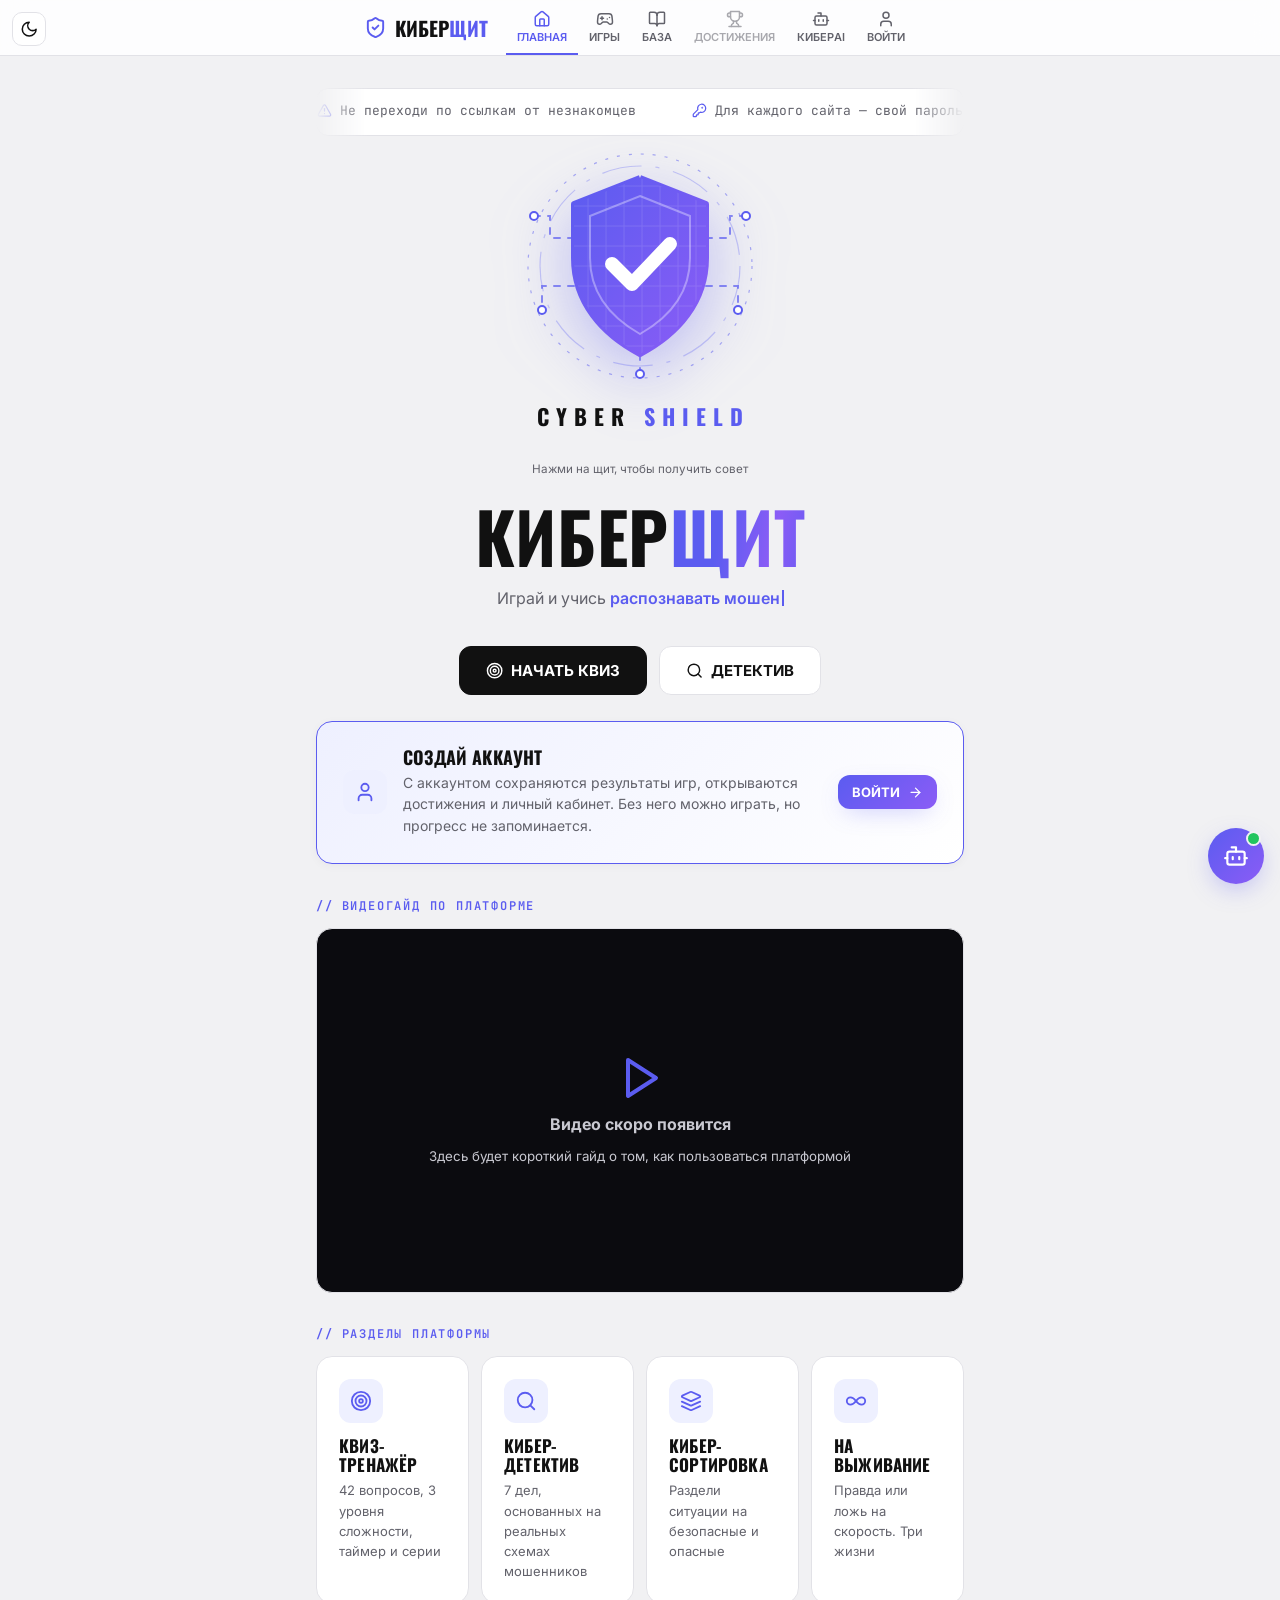
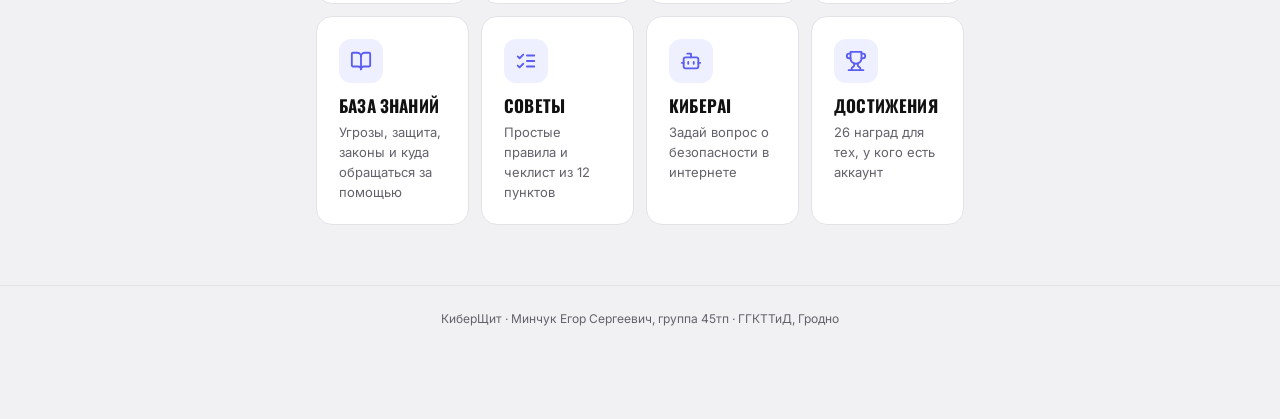
==== commit 23facc26: "Главная: SVG-лого Cyber Shield вместо 3D, совет по клику, печатающаяся строка Co-Authored-By: Claude" ====
--- a/static/index.html
+++ b/static/index.html
@@ -54,6 +54,5 @@
 <script src="vendor/lucide.min.js"></script>
 <script src="data.js"></script>
 <script src="app.js"></script>
-<script type="module" src="scene.js"></script>
 </body>
 </html>
--- a/static/style.css
+++ b/static/style.css
@@ -97,11 +97,40 @@
 .tab.on{border-color:var(--accent);color:var(--accent);background:var(--accent-soft)}
 
 /* ---------- главная ---------- */
-.hero3d{position:relative;width:min(340px,80vw);height:300px;margin:-10px auto 0;cursor:pointer}
-.hero3d .fallback{position:absolute;inset:0;display:grid;place-items:center;color:var(--accent)}
-.hero3d .fallback svg{width:120px;height:120px;animation:float 3s ease-in-out infinite}
-.hero3d:has(canvas) .fallback{display:none}
-.hero3d::after{content:'';position:absolute;left:20%;right:20%;bottom:6px;height:18px;border-radius:50%;background:var(--glow);filter:blur(14px);z-index:-1}
+.cs-logo{display:block;margin:0 auto;padding:0;border:0;background:none;color:var(--text);cursor:pointer;transition:transform .2s;-webkit-tap-highlight-color:transparent}
+.cs-logo:focus-visible{outline:2px solid var(--accent);outline-offset:6px;border-radius:24px}
+.cs-mark{display:block;width:min(240px,64vw);height:auto;margin:0 auto;overflow:visible;filter:drop-shadow(0 18px 30px var(--glow));animation:float 4s ease-in-out infinite}
+.cs-mark .s1{stop-color:var(--accent)}.cs-mark .s2{stop-color:var(--accent2)}
+.cs-orbit{fill:none;stroke:var(--accent);stroke-width:1.2;stroke-dasharray:3 9;opacity:.5;transform-origin:120px 120px;animation:spin 24s linear infinite}
+.cs-orbit.o2{stroke-dasharray:40 14 4 14;opacity:.3;animation-direction:reverse;animation-duration:36s}
+.cs-traces{fill:none;stroke:var(--accent);stroke-width:2;stroke-linecap:round;stroke-dasharray:6 8;opacity:.7;animation:flow 1.6s linear infinite}
+.cs-nodes circle{fill:var(--card);stroke:var(--accent);stroke-width:2;animation:blink 2s ease-in-out infinite}
+.cs-nodes circle:nth-child(2n){animation-delay:.7s}
+.cs-fill{fill:url(#csG)}
+.cs-edge{fill:none;stroke:url(#csG);stroke-width:6;stroke-linejoin:round;stroke-dasharray:1;stroke-dashoffset:1;animation:draw 1.4s .1s cubic-bezier(.6,0,.2,1) forwards}
+.cs-inner{fill:none;stroke:#fff;stroke-width:2;opacity:.35}
+.cs-grid{stroke:#fff;stroke-width:1;opacity:.12}
+.cs-scan{fill:#fff;opacity:.25;animation:scan 3s ease-in-out infinite}
+.cs-check{fill:none;stroke:#fff;stroke-width:14;stroke-linecap:round;stroke-linejoin:round;stroke-dasharray:1;stroke-dashoffset:1;animation:draw .6s 1.2s ease-out forwards}
+.cs-word{position:relative;display:inline-block;margin-top:14px;font:700 22px var(--head);letter-spacing:.32em;padding-left:.32em}
+.cs-word b{color:var(--accent)}
+.cs-word::before,.cs-word::after{content:attr(data-t);position:absolute;inset:0;padding-left:.32em;opacity:0;pointer-events:none}
+.cs-logo:hover .cs-word::before{opacity:.8;color:var(--accent);animation:glitch .35s steps(2) infinite}
+.cs-logo:hover .cs-word::after{opacity:.8;color:var(--accent2);animation:glitch .35s steps(2) infinite reverse}
+.cs-logo.hit .cs-mark{animation:hit .6s cubic-bezier(.3,1.6,.5,1)}
+.cs-logo.hit .cs-fill{animation:flash .6s}
+.cs-tip{max-width:460px;min-height:44px;margin:14px auto 6px;display:flex;gap:10px;align-items:center;justify-content:center;text-align:left;font-size:14px;color:var(--muted)}
+.cs-tip svg{flex:none;color:var(--accent);width:22px;height:22px}
+.cs-tip.show{padding:10px 16px;border:1px solid var(--line);border-left:3px solid var(--accent);border-radius:12px;background:var(--card);color:var(--text);animation:msg .4s both}
+.hero p:has(.typer){min-height:3em}
+.typer{color:var(--accent);font-weight:600}
+.typer::after{content:'';display:inline-block;width:2px;height:1em;margin-left:2px;vertical-align:-.15em;background:currentColor;animation:blink .8s steps(1) infinite}
+@keyframes draw{to{stroke-dashoffset:0}}
+@keyframes flow{to{stroke-dashoffset:-28}}
+@keyframes scan{0%,100%{transform:translateY(20px)}50%{transform:translateY(200px)}}
+@keyframes glitch{0%{transform:translate(-2px,1px);clip-path:inset(0 0 55% 0)}50%{transform:translate(2px,-1px);clip-path:inset(45% 0 0 0)}100%{transform:translate(-1px,0);clip-path:inset(20% 0 30% 0)}}
+@keyframes hit{30%{transform:scale(.9)}60%{transform:scale(1.08)}}
+@keyframes flash{30%{filter:brightness(1.6)}}
 @keyframes float{50%{transform:translateY(-10px)}}
 .ticker{overflow:hidden;white-space:nowrap;background:var(--card);border:1px solid var(--line);border-radius:12px;padding:13px 0;font:13px var(--mono);color:var(--muted);
   mask-image:linear-gradient(90deg,transparent,#000 8%,#000 92%,transparent)}
@@ -389,4 +418,4 @@
   .card{padding:18px}
   .guest{flex-direction:column;text-align:center}
 }
-@media (prefers-reduced-motion:reduce){*,*::before,*::after{animation:none!important;transition:none!important}#rain{display:none}.rv{opacity:1;transform:none}}
+@media (prefers-reduced-motion:reduce){*,*::before,*::after{animation:none!important;transition:none!important}#rain{display:none}.rv{opacity:1;transform:none}.cs-edge,.cs-check{stroke-dashoffset:0}}
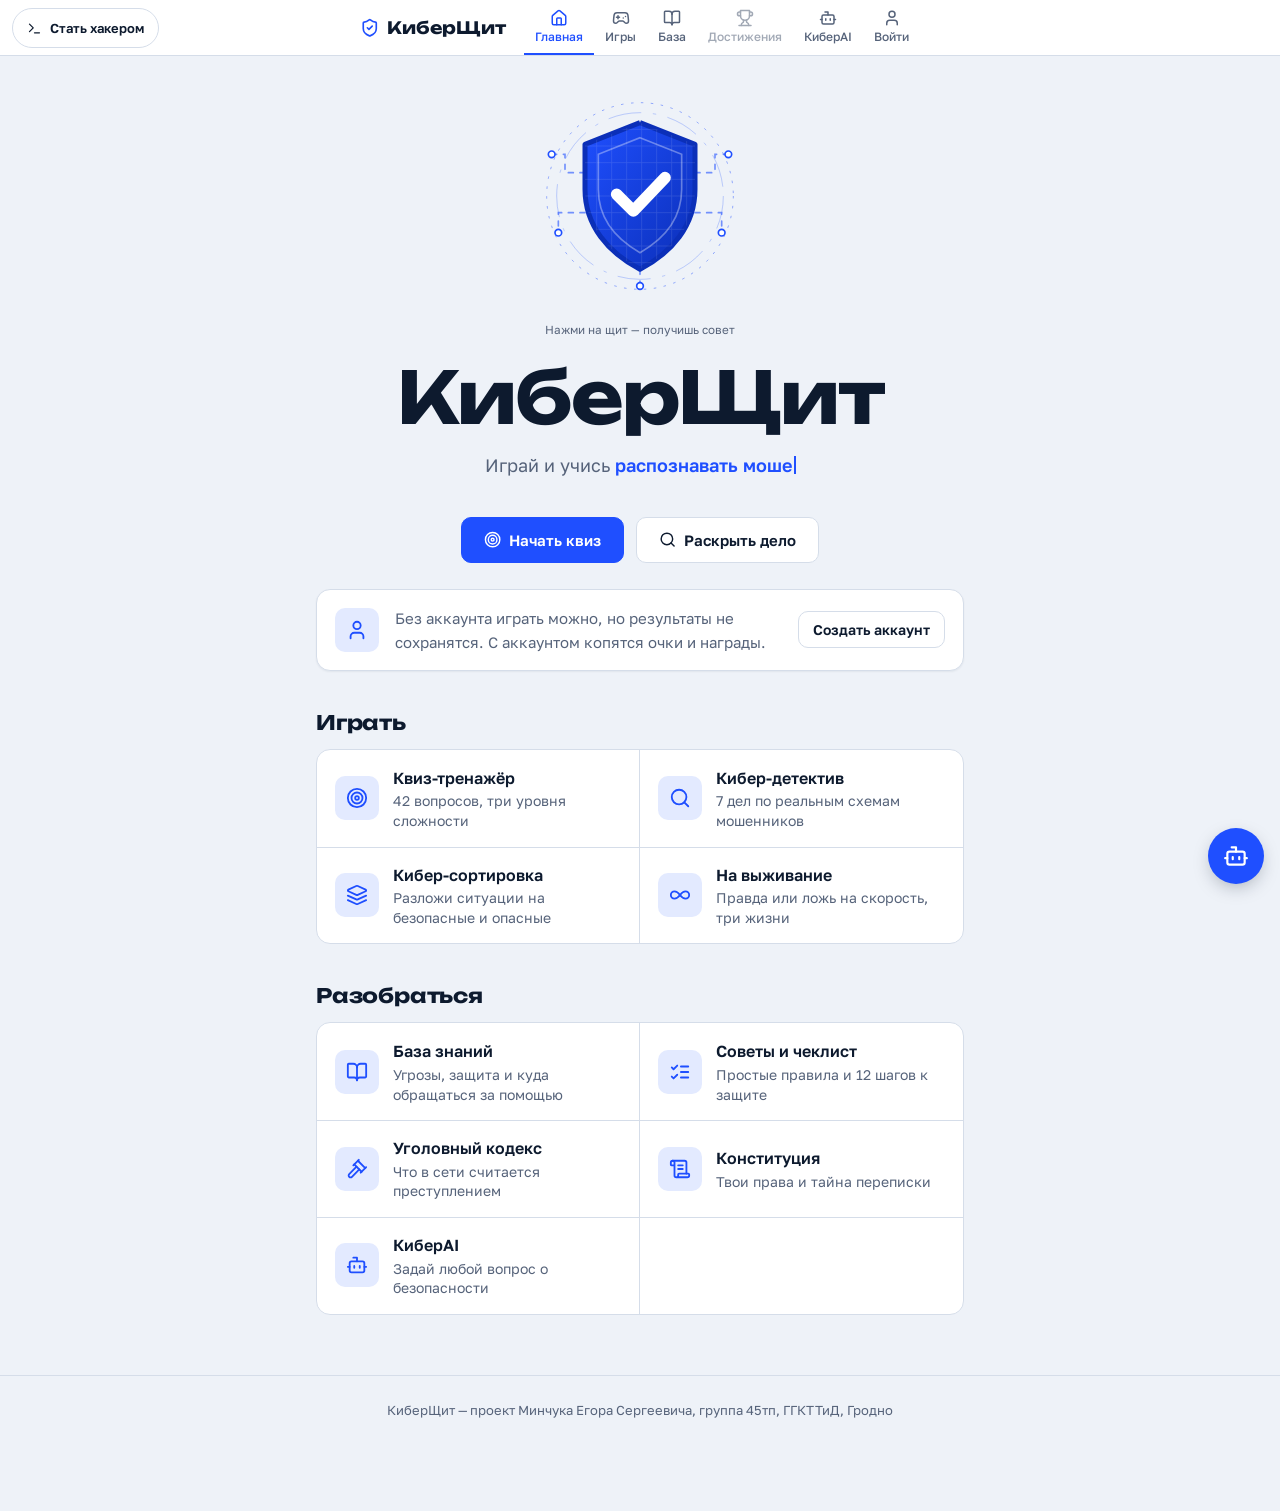
==== commit a79c5bfe: "Редизайн: режимы «Защитник» и «Хакер» вместо светлой и тёмной темы - Кнопка темы стала кнопкой «Стат" ====
--- a/static/index.html
+++ b/static/index.html
@@ -7,16 +7,17 @@
 <meta name="description" content="Игры и задания о безопасности в интернете для детей и подростков">
 <link rel="icon" href="data:image/svg+xml,%3Csvg xmlns='http://www.w3.org/2000/svg' viewBox='0 0 24 24' fill='none' stroke='%235b5cf0' stroke-width='2.2' stroke-linecap='round' stroke-linejoin='round'%3E%3Cpath d='M20 13c0 5-3.5 7.5-7.66 8.95a1 1 0 0 1-.67-.01C7.5 20.5 4 18 4 13V6a1 1 0 0 1 1-1c2 0 4.5-1.2 6.24-2.72a1.17 1.17 0 0 1 1.52 0C14.51 3.81 17 5 19 5a1 1 0 0 1 1 1z'/%3E%3Cpath d='m9 12 2 2 4-4'/%3E%3C/svg%3E">
 <link rel="preconnect" href="https://fonts.googleapis.com">
-<link rel="stylesheet" href="https://fonts.googleapis.com/css2?family=Inter:wght@400;500;600;700&family=JetBrains+Mono:wght@400;600&family=Oswald:wght@600;700&display=swap">
+<link rel="preconnect" href="https://fonts.gstatic.com" crossorigin>
+<link rel="stylesheet" href="https://fonts.googleapis.com/css2?family=Golos+Text:wght@400;500;600;700&family=IBM+Plex+Mono:wght@400;500;600;700&family=Unbounded:wght@500;700&display=swap">
 <link rel="stylesheet" href="style.css">
 <script src="theme.js"></script>
 </head>
 <body>
 <canvas id="rain" aria-hidden="true"></canvas>
-<button id="theme" class="theme-btn" title="Сменить тему" aria-label="Сменить тему"><i data-lucide="moon"></i></button>
+<button id="theme" class="theme-btn" type="button"></button>
 
 <header class="nav">
-  <a href="#/" class="logo"><span class="logo-tile"><i data-lucide="shield-check"></i></span><span>КИБЕР<b>ЩИТ</b></span></a>
+  <a href="#/" class="logo"><span class="logo-tile"><i data-lucide="shield-check"></i></span><span>КиберЩит</span></a>
   <nav>
     <a href="#/" data-r=""><i data-lucide="house"></i>Главная</a>
     <div class="dd"><button data-r="quiz detective sort survival" aria-haspopup="true"><i data-lucide="gamepad-2"></i>Игры</button>
@@ -36,7 +37,7 @@
 </header>
 
 <main id="app"></main>
-<footer class="foot">КиберЩит · Минчук Егор Сергеевич, группа 45тп · ГГКТТиД, Гродно</footer>
+<footer class="foot">КиберЩит — проект Минчука Егора Сергеевича, группа 45тп, ГГКТТиД, Гродно</footer>
 <div id="toasts" aria-live="polite"></div>
 <canvas id="confetti" aria-hidden="true"></canvas>
 
--- a/static/style.css
+++ b/static/style.css
@@ -1,421 +1,415 @@
+/* Два режима. «Защитник» (светлый): синий щит, Unbounded + Golos Text, мягкие скругления.
+   «Хакер» (тёмный): терминал — зелёный на чёрном, всё моноширинное, прямые углы, цифровой дождь. */
 :root{
-  --bg:#f1f1f3;--card:#fff;--card2:#ececef;--line:#e2e2e7;--text:#111;--muted:#62626b;
-  --accent:#5b5cf0;--accent2:#8b5cf6;--accent-soft:#eef0ff;--ok:#16a34a;--ok-soft:#e8f7ee;--bad:#dc2626;--bad-soft:#fdecec;--warn:#d97706;
-  --btn:#111;--btn-text:#fff;--shadow:0 2px 10px rgba(0,0,0,.04);--glow:rgba(91,92,240,.35);
-  --head:'Oswald',Impact,sans-serif;--mono:'JetBrains Mono',ui-monospace,monospace;
+  --bg:#eef2f8;--card:#fff;--card2:#e6ecf5;--line:#d5dde9;--text:#0d1a2e;--muted:#56637a;
+  --accent:#1f4fff;--accent-deep:#0b2fb8;--on-accent:#fff;--accent-soft:#e3eaff;
+  --ok:#0f8f46;--ok-soft:#e1f5e9;--bad:#d8343a;--bad-soft:#fde8e8;--warn:#b86e00;
+  --head:'Unbounded','Golos Text',system-ui,sans-serif;--body:'Golos Text',system-ui,sans-serif;--mono:'IBM Plex Mono',ui-monospace,monospace;
+  --r:14px;--r-sm:10px;--shadow:0 1px 2px rgba(13,26,46,.06);
 }
 :root[data-theme=dark]{
-  --bg:#1a1a1c;--card:#262628;--card2:#313134;--line:#3a3a3e;--text:#f2f2f2;--muted:#a6a6ad;
-  --accent:#ef2b2b;--accent2:#ff7a45;--accent-soft:#3a2020;--ok:#22c55e;--ok-soft:#1d3326;--bad:#fb7185;--bad-soft:#3a1d22;--warn:#fbbf24;
-  --btn:#f2f2f2;--btn-text:#111;--shadow:none;--glow:rgba(239,43,43,.35);
+  --bg:#030805;--card:#07120a;--card2:#0c1e11;--line:#173a20;--text:#c9f5d2;--muted:#6fa77c;
+  --accent:#39ff6a;--accent-deep:#14a83d;--on-accent:#021006;--accent-soft:#0d2a15;
+  --ok:#39ff6a;--ok-soft:#0d2a15;--bad:#ff5a5a;--bad-soft:#2a0f10;--warn:#ffd23f;
+  --head:var(--mono);--body:var(--mono);
+  --r:2px;--r-sm:2px;--shadow:none;
 }
 *{box-sizing:border-box}
 html{scroll-behavior:smooth}
-body{margin:0;background:var(--bg);color:var(--text);font:16px/1.55 Inter,system-ui,sans-serif;overflow-x:hidden;transition:background .4s,color .4s}
-#rain{position:fixed;inset:0;z-index:0;pointer-events:none;opacity:.3}
+body{margin:0;background:var(--bg);color:var(--text);font:16px/1.6 var(--body);overflow-x:hidden}
+:root[data-theme=dark] body{font-size:15px}
+/* режим хакера: строки развёртки поверх всего */
+:root[data-theme=dark] body::after{content:'';position:fixed;inset:0;z-index:70;pointer-events:none;
+  background:repeating-linear-gradient(to bottom,transparent 0 2px,rgba(0,0,0,.18) 2px 3px)}
+#rain{position:fixed;inset:0;z-index:0;pointer-events:none;opacity:.22;display:none}
+:root[data-theme=dark] #rain{display:block}
 #confetti{position:fixed;inset:0;z-index:60;pointer-events:none}
 a{color:inherit}
 button,input,textarea{font:inherit;color:inherit}
 button{cursor:pointer}
-h1,h2,h3{font-family:var(--head);text-transform:uppercase;letter-spacing:.01em;margin:0;line-height:1.1}
+:focus-visible{outline:2px solid var(--accent);outline-offset:2px}
+h1,h2,h3{font-family:var(--head);font-weight:700;letter-spacing:-.01em;margin:0;line-height:1.15}
+:root[data-theme=dark] :is(h1,h2,h3){letter-spacing:0;text-shadow:0 0 14px rgba(57,255,106,.35)}
 svg.lucide{width:1.15em;height:1.15em;stroke-width:2;vertical-align:-.2em;flex:none}
 .muted{color:var(--muted)}
 
+/* смена режима: новый режим раскрывается кругом от кнопки */
+::view-transition-old(root),::view-transition-new(root){animation:none;mix-blend-mode:normal}
+::view-transition-new(root){animation:reveal .7s cubic-bezier(.7,0,.25,1)}
+@keyframes reveal{from{clip-path:circle(0 at var(--vx) var(--vy))}to{clip-path:circle(150vmax at var(--vx) var(--vy))}}
+
 /* ---------- навигация ---------- */
 .nav{position:sticky;top:0;z-index:20;display:flex;justify-content:center;align-items:center;gap:18px;
-  background:color-mix(in srgb,var(--card) 85%,transparent);backdrop-filter:blur(12px);border-bottom:1px solid var(--line);height:56px;padding:0 16px}
-.logo{display:flex;align-items:center;gap:8px;font:700 20px var(--head);text-decoration:none;white-space:nowrap}
-.logo b,.accent{color:var(--accent)}
-.logo-tile{display:grid;place-items:center;color:var(--accent);transition:transform .5s}
-.logo:hover .logo-tile{transform:rotateY(360deg)}
+  background:var(--card);border-bottom:1px solid var(--line);height:56px;padding:0 16px}
+.logo{display:flex;align-items:center;gap:8px;font:700 17px var(--head);text-decoration:none;white-space:nowrap}
+.logo b{font-weight:inherit;color:var(--accent)}
+.logo-tile{display:grid;place-items:center;color:var(--accent)}
 .nav nav{display:flex;align-items:stretch;height:100%}
 .nav nav>a,.dd>button{display:flex;flex-direction:column;align-items:center;justify-content:center;gap:2px;padding:0 11px;
-  font:600 11px Inter;text-transform:uppercase;text-decoration:none;color:var(--muted);background:none;border:0;border-bottom:2px solid transparent;white-space:nowrap;transition:color .2s}
-.nav nav>a svg,.dd>button svg{width:18px;height:18px;transition:transform .25s}
+  font:500 12px var(--body);text-decoration:none;color:var(--muted);background:none;border:0;border-bottom:2px solid transparent;white-space:nowrap;transition:color .15s}
+.nav nav>a svg,.dd>button svg{width:18px;height:18px}
 .nav nav>a:hover,.dd>button:hover{color:var(--text)}
-.nav nav>a:hover svg,.dd>button:hover svg{transform:translateY(-2px) scale(1.1)}
 .nav .on{color:var(--accent)!important;border-bottom-color:var(--accent)}
 .nav .locked{opacity:.55}
 .dd{position:relative;display:flex}
-.dd-menu{position:absolute;top:100%;left:0;min-width:220px;background:var(--card);border:1px solid var(--line);border-radius:14px;padding:8px;
-  box-shadow:0 16px 40px rgba(0,0,0,.14);opacity:0;visibility:hidden;transform:translateY(-8px) scale(.97);transform-origin:top left;transition:.18s}
+.dd-menu{position:absolute;top:100%;left:0;min-width:220px;background:var(--card);border:1px solid var(--line);border-radius:var(--r);padding:6px;
+  box-shadow:0 12px 32px rgba(13,26,46,.12);opacity:0;visibility:hidden;transform:translateY(-6px);transition:.15s}
 .dd:hover .dd-menu,.dd.open .dd-menu{opacity:1;visibility:visible;transform:none}
-.dd-menu a{display:flex;align-items:center;gap:10px;padding:10px 12px;border-radius:9px;text-decoration:none;font-size:15px}
+.dd-menu a{display:flex;align-items:center;gap:10px;padding:10px 12px;border-radius:var(--r-sm);text-decoration:none;font-size:15px}
 .dd-menu a svg{color:var(--accent)}
 .dd-menu a:hover{background:var(--card2)}
-.theme-btn{position:fixed;top:12px;left:12px;z-index:30;display:grid;place-items:center;width:34px;height:34px;border-radius:10px;border:1px solid var(--line);background:var(--card);transition:transform .4s}
-.theme-btn:hover{transform:rotate(25deg)}
+.theme-btn{position:fixed;top:8px;left:12px;z-index:30;display:flex;align-items:center;gap:8px;height:40px;padding:0 14px;border-radius:99px;
+  border:1px solid var(--line);background:var(--card);font:600 13px var(--body);transition:border-color .15s,color .15s}
+.theme-btn:hover{border-color:var(--accent);color:var(--accent)}
+:root[data-theme=dark] .theme-btn{border-radius:var(--r);border-color:var(--accent);color:var(--accent)}
+:root[data-theme=dark] .theme-btn:hover{background:var(--accent);color:var(--on-accent)}
 
 /* ---------- раскладка ---------- */
-main{position:relative;z-index:1;max-width:680px;margin:0 auto;padding:32px 16px 60px;perspective:1200px}
+main{position:relative;z-index:1;max-width:680px;margin:0 auto;padding:32px 16px 60px}
 main.wide{max-width:920px}
-main>*{animation:enter .5s cubic-bezier(.2,.8,.2,1) both}
-main>*:nth-child(2){animation-delay:.06s}main>*:nth-child(3){animation-delay:.12s}main>*:nth-child(4){animation-delay:.18s}main>*:nth-child(n+5){animation-delay:.24s}
-@keyframes enter{from{opacity:0;transform:translateY(18px) rotateX(6deg)}}
-.foot{position:relative;z-index:1;text-align:center;color:var(--muted);font-size:12px;padding:24px 16px 90px;border-top:1px solid var(--line)}
-.hero{text-align:center;padding:36px 0 26px}
-.hero h1{font-size:clamp(40px,9vw,70px)}
-.hero p{color:var(--muted);max-width:420px;margin:12px auto}
-.shine-text{background:linear-gradient(100deg,var(--accent) 20%,var(--accent2) 40%,var(--accent) 60%);background-size:200% auto;-webkit-background-clip:text;background-clip:text;color:transparent;animation:shine 4s linear infinite}
-@keyframes shine{to{background-position:-200% center}}
-.pill{display:inline-flex;gap:8px;align-items:center;padding:5px 16px;border:1px solid var(--accent);border-radius:99px;
-  color:var(--accent);font:600 12px var(--mono);letter-spacing:.12em;text-transform:uppercase;background:var(--card);margin-bottom:16px}
-.label{display:flex;align-items:center;gap:8px;font:600 12px var(--mono);letter-spacing:.15em;color:var(--accent);text-transform:uppercase;margin:34px 0 14px}
-.label::before{content:'//'}
-.card{background:var(--card);border:1px solid var(--line);border-radius:16px;padding:26px;box-shadow:var(--shadow)}
+main>*{animation:enter .3s ease-out both}
+@keyframes enter{from{opacity:0;transform:translateY(6px)}}
+.foot{position:relative;z-index:1;text-align:center;color:var(--muted);font-size:13px;padding:24px 16px 90px;border-top:1px solid var(--line)}
+.hero{text-align:center;padding:28px 0 26px}
+.hero h1{font-size:clamp(24px,6.5vw,52px);hyphens:auto;overflow-wrap:break-word}
+.hero p{color:var(--muted);max-width:440px;margin:12px auto}
+.label{display:flex;align-items:center;gap:8px;font:700 20px/1.2 var(--head);margin:40px 0 14px}
+.topics .label{font-size:15px}
+:root[data-theme=dark] .label::before{content:'> ';color:var(--accent)}
+.card{background:var(--card);border:1px solid var(--line);border-radius:var(--r);padding:26px;box-shadow:var(--shadow)}
 .card+.card{margin-top:14px}
 .row{display:flex;gap:12px;flex-wrap:wrap;align-items:center}
 .center{justify-content:center}
 .grid{display:grid;gap:12px;grid-template-columns:repeat(auto-fill,minmax(145px,1fr))}
 .grid.g2{grid-template-columns:repeat(auto-fill,minmax(250px,1fr))}
-.ico{display:inline-grid;place-items:center;width:44px;height:44px;border-radius:12px;background:var(--accent-soft);color:var(--accent);flex:none}
+.ico{display:inline-grid;place-items:center;width:44px;height:44px;border-radius:var(--r-sm);background:var(--accent-soft);color:var(--accent);flex:none}
 .ico svg{width:22px;height:22px}
-
-/* появление при прокрутке */
-.rv{opacity:0;transform:translateY(24px);transition:opacity .6s,transform .6s cubic-bezier(.2,.8,.2,1)}
-.rv.seen{opacity:1;transform:none}
-
-/* 3D-наклон */
-.tilt{transform-style:preserve-3d;transition:transform .15s ease-out,box-shadow .2s,border-color .2s;will-change:transform}
-.tilt:hover{box-shadow:0 18px 40px -12px var(--glow)}
-.tilt>*{transform:translateZ(18px)}
+.dbar div{transform-origin:left;transform:scaleX(0);transition:transform 1s cubic-bezier(.2,.8,.2,1) .2s}
+.seen .dbar div,.rv.seen .dbar div{transform:scaleX(1)}
 
 /* ---------- кнопки ---------- */
-.btn{position:relative;overflow:hidden;display:inline-flex;align-items:center;gap:8px;padding:14px 26px;border-radius:12px;border:1px solid var(--line);
-  background:var(--card);font:700 15px Inter;text-transform:uppercase;text-decoration:none;transition:transform .15s,box-shadow .2s}
-.btn::after{content:'';position:absolute;inset:0;background:linear-gradient(110deg,transparent 30%,rgba(255,255,255,.35) 50%,transparent 70%);transform:translateX(-120%);transition:transform .6s}
-.btn:hover{transform:translateY(-2px)}
-.btn:hover::after{transform:translateX(120%)}
-.btn:active{transform:translateY(0) scale(.97)}
-.btn.dark{background:var(--btn);color:var(--btn-text);border-color:var(--btn)}
-.btn.acc{background:linear-gradient(135deg,var(--accent),var(--accent2));color:#fff;border:0;box-shadow:0 8px 24px -8px var(--glow)}
-.btn.sm{padding:9px 14px;font-size:13px}
+.btn{display:inline-flex;align-items:center;gap:8px;padding:13px 22px;border-radius:var(--r-sm);border:1px solid var(--line);
+  background:var(--card);font:600 15px var(--body);text-decoration:none;transition:background .15s,border-color .15s,color .15s,transform .1s}
+.btn:hover{border-color:var(--accent)}
+.btn:active{transform:scale(.97)}
+.btn.dark,.btn.acc{background:var(--accent);color:var(--on-accent);border-color:var(--accent)}
+.btn.dark:hover,.btn.acc:hover{background:var(--accent-deep);border-color:var(--accent-deep)}
+:root[data-theme=dark] :is(.btn.dark,.btn.acc):hover{background:transparent;color:var(--accent);border-color:var(--accent)}
+.btn.sm{padding:9px 14px;font-size:14px}
 .btn.danger{color:var(--bad);border-color:var(--bad)}
 .btn:disabled{opacity:.45;cursor:default;transform:none}
-.tab{display:inline-flex;align-items:center;gap:6px;padding:9px 16px;border-radius:10px;border:1px solid var(--line);background:var(--card);font:500 13px var(--mono);transition:.2s}
+.tab{display:inline-flex;align-items:center;gap:6px;padding:9px 16px;border-radius:var(--r-sm);border:1px solid var(--line);background:var(--card);font:500 14px var(--body);transition:border-color .15s}
 .tab:hover{border-color:var(--accent)}
 .tab.on{border-color:var(--accent);color:var(--accent);background:var(--accent-soft)}
 
 /* ---------- главная ---------- */
-.cs-logo{display:block;margin:0 auto;padding:0;border:0;background:none;color:var(--text);cursor:pointer;transition:transform .2s;-webkit-tap-highlight-color:transparent}
-.cs-logo:focus-visible{outline:2px solid var(--accent);outline-offset:6px;border-radius:24px}
-.cs-mark{display:block;width:min(240px,64vw);height:auto;margin:0 auto;overflow:visible;filter:drop-shadow(0 18px 30px var(--glow));animation:float 4s ease-in-out infinite}
-.cs-mark .s1{stop-color:var(--accent)}.cs-mark .s2{stop-color:var(--accent2)}
-.cs-orbit{fill:none;stroke:var(--accent);stroke-width:1.2;stroke-dasharray:3 9;opacity:.5;transform-origin:120px 120px;animation:spin 24s linear infinite}
-.cs-orbit.o2{stroke-dasharray:40 14 4 14;opacity:.3;animation-direction:reverse;animation-duration:36s}
-.cs-traces{fill:none;stroke:var(--accent);stroke-width:2;stroke-linecap:round;stroke-dasharray:6 8;opacity:.7;animation:flow 1.6s linear infinite}
-.cs-nodes circle{fill:var(--card);stroke:var(--accent);stroke-width:2;animation:blink 2s ease-in-out infinite}
-.cs-nodes circle:nth-child(2n){animation-delay:.7s}
+.home-hero{padding-top:8px}
+.home-hero h1{font-size:clamp(40px,10vw,72px);letter-spacing:-.03em}
+:root[data-theme=dark] .home-hero h1::after{content:'_';color:var(--accent);animation:blink 1s steps(1) infinite}
+.cs-logo{display:block;margin:0 auto;padding:0;border:0;background:none;color:var(--text);cursor:pointer;-webkit-tap-highlight-color:transparent}
+.cs-logo:focus-visible{outline-offset:6px;border-radius:24px}
+.cs-mark{display:block;width:min(200px,54vw);height:auto;margin:0 auto;overflow:visible}
+.cs-mark .s1{stop-color:var(--accent)}.cs-mark .s2{stop-color:var(--accent-deep)}
+.cs-orbit{fill:none;stroke:var(--accent);stroke-width:1.2;stroke-dasharray:3 9;opacity:.45;transform-origin:120px 120px;animation:spin 40s linear infinite}
+.cs-orbit.o2{stroke-dasharray:40 14 4 14;opacity:.25;animation-direction:reverse;animation-duration:60s}
+.cs-traces{fill:none;stroke:var(--accent);stroke-width:2;stroke-linecap:round;stroke-dasharray:6 8;opacity:.6;animation:flow 1.6s linear infinite}
+.cs-nodes circle{fill:var(--card);stroke:var(--accent);stroke-width:2}
 .cs-fill{fill:url(#csG)}
-.cs-edge{fill:none;stroke:url(#csG);stroke-width:6;stroke-linejoin:round;stroke-dasharray:1;stroke-dashoffset:1;animation:draw 1.4s .1s cubic-bezier(.6,0,.2,1) forwards}
-.cs-inner{fill:none;stroke:#fff;stroke-width:2;opacity:.35}
-.cs-grid{stroke:#fff;stroke-width:1;opacity:.12}
-.cs-scan{fill:#fff;opacity:.25;animation:scan 3s ease-in-out infinite}
-.cs-check{fill:none;stroke:#fff;stroke-width:14;stroke-linecap:round;stroke-linejoin:round;stroke-dasharray:1;stroke-dashoffset:1;animation:draw .6s 1.2s ease-out forwards}
-.cs-word{position:relative;display:inline-block;margin-top:14px;font:700 22px var(--head);letter-spacing:.32em;padding-left:.32em}
-.cs-word b{color:var(--accent)}
-.cs-word::before,.cs-word::after{content:attr(data-t);position:absolute;inset:0;padding-left:.32em;opacity:0;pointer-events:none}
-.cs-logo:hover .cs-word::before{opacity:.8;color:var(--accent);animation:glitch .35s steps(2) infinite}
-.cs-logo:hover .cs-word::after{opacity:.8;color:var(--accent2);animation:glitch .35s steps(2) infinite reverse}
-.cs-logo.hit .cs-mark{animation:hit .6s cubic-bezier(.3,1.6,.5,1)}
-.cs-logo.hit .cs-fill{animation:flash .6s}
-.cs-tip{max-width:460px;min-height:44px;margin:14px auto 6px;display:flex;gap:10px;align-items:center;justify-content:center;text-align:left;font-size:14px;color:var(--muted)}
+.cs-edge{fill:none;stroke:var(--accent-deep);stroke-width:6;stroke-linejoin:round;stroke-dasharray:1;stroke-dashoffset:1;animation:draw 1.2s .1s cubic-bezier(.6,0,.2,1) forwards}
+.cs-inner{fill:none;stroke:var(--on-accent);stroke-width:2;opacity:.35}
+.cs-grid{stroke:var(--on-accent);stroke-width:1;opacity:.12}
+.cs-scan{fill:var(--on-accent);opacity:.2;animation:scan 3s ease-in-out infinite}
+.cs-check{fill:none;stroke:var(--on-accent);stroke-width:14;stroke-linecap:round;stroke-linejoin:round;stroke-dasharray:1;stroke-dashoffset:1;animation:draw .5s 1.1s ease-out forwards}
+.cs-logo.hit .cs-mark{animation:hit .5s cubic-bezier(.3,1.6,.5,1)}
+.cs-tip{max-width:460px;min-height:44px;margin:12px auto 4px;display:flex;gap:10px;align-items:center;justify-content:center;text-align:left;font-size:14px;color:var(--muted)}
 .cs-tip svg{flex:none;color:var(--accent);width:22px;height:22px}
-.cs-tip.show{padding:10px 16px;border:1px solid var(--line);border-left:3px solid var(--accent);border-radius:12px;background:var(--card);color:var(--text);animation:msg .4s both}
-.hero p:has(.typer){min-height:3em}
+.cs-tip.show{padding:10px 16px;border:1px solid var(--line);border-left:3px solid var(--accent);border-radius:var(--r-sm);background:var(--card);color:var(--text);animation:msg .3s both}
+.hero p:has(.typer){min-height:3em;font-size:18px}
 .typer{color:var(--accent);font-weight:600}
 .typer::after{content:'';display:inline-block;width:2px;height:1em;margin-left:2px;vertical-align:-.15em;background:currentColor;animation:blink .8s steps(1) infinite}
 @keyframes draw{to{stroke-dashoffset:0}}
 @keyframes flow{to{stroke-dashoffset:-28}}
 @keyframes scan{0%,100%{transform:translateY(20px)}50%{transform:translateY(200px)}}
-@keyframes glitch{0%{transform:translate(-2px,1px);clip-path:inset(0 0 55% 0)}50%{transform:translate(2px,-1px);clip-path:inset(45% 0 0 0)}100%{transform:translate(-1px,0);clip-path:inset(20% 0 30% 0)}}
-@keyframes hit{30%{transform:scale(.9)}60%{transform:scale(1.08)}}
-@keyframes flash{30%{filter:brightness(1.6)}}
-@keyframes float{50%{transform:translateY(-10px)}}
-.ticker{overflow:hidden;white-space:nowrap;background:var(--card);border:1px solid var(--line);border-radius:12px;padding:13px 0;font:13px var(--mono);color:var(--muted);
-  mask-image:linear-gradient(90deg,transparent,#000 8%,#000 92%,transparent)}
-.ticker div{display:inline-block;animation:tick 50s linear infinite}
-.ticker span{display:inline-flex;align-items:center;gap:8px;margin-right:56px}
-.ticker svg{color:var(--accent)}
-@keyframes tick{to{transform:translateX(-50%)}}
-.stat{background:var(--card);border:1px solid var(--line);border-radius:14px;padding:22px 10px;text-align:center}
-.stat b{display:block;font:600 28px var(--mono)}
-.stat span{font:600 11px Inter;text-transform:uppercase;color:var(--muted);letter-spacing:.04em}
+@keyframes hit{30%{transform:scale(.92)}60%{transform:scale(1.05)}}
+.guest{display:flex;gap:16px;align-items:center;padding:16px 18px}
+.guest p{flex:1;margin:0;font-size:15px;color:var(--muted)}
+/* списки разделов: строка = иконка, название, пояснение */
+.menu{display:grid;grid-template-columns:repeat(auto-fill,minmax(300px,1fr));border:1px solid var(--line);border-radius:var(--r);background:var(--card);overflow:hidden}
+.menu a{display:flex;gap:14px;align-items:center;padding:16px 18px;text-decoration:none;border-bottom:1px solid var(--line);margin-bottom:-1px;transition:background .15s}
+.menu a:nth-child(odd){border-right:1px solid var(--line)}
+.menu a:hover{background:var(--card2)}
+.menu a:hover .ico{background:var(--accent);color:var(--on-accent)}
+.menu .ico{transition:background .15s,color .15s}
+.menu b{display:block;font-weight:600}
+.menu small{display:block;color:var(--muted);font-size:14px;line-height:1.4}
+.stat{background:var(--card);border:1px solid var(--line);border-radius:var(--r);padding:20px 10px;text-align:center}
+.stat b{display:block;font:600 28px var(--head)}
+.stat span{font-size:13px;color:var(--muted)}
 .c-acc{color:var(--accent)}.c-ok{color:var(--ok)}.c-bad{color:var(--bad)}
-.feature{display:block;text-decoration:none;background:var(--card);border:1px solid var(--line);border-radius:16px;padding:22px;text-align:left}
+.feature{display:block;text-decoration:none;background:var(--card);border:1px solid var(--line);border-radius:var(--r);padding:22px;text-align:left}
 .feature:hover{border-color:var(--accent)}
-.feature h3{font-size:17px;margin:14px 0 6px}
-.feature p{margin:0;font-size:13px;color:var(--muted)}
-.guest{display:flex;gap:16px;align-items:center;border-color:var(--accent);background:linear-gradient(135deg,var(--accent-soft),var(--card))}
-.yt{position:relative;aspect-ratio:16/9;border-radius:16px;overflow:hidden;border:1px solid var(--line);background:#0b0b0f;cursor:pointer}
-.yt img{width:100%;height:100%;object-fit:cover;transition:transform .5s,opacity .3s;opacity:.85}
-.yt:hover img{transform:scale(1.04);opacity:1}
+.feature h3{font-size:16px;margin:14px 0 6px}
+.feature p{margin:0;font-size:14px;color:var(--muted)}
+.yt{position:relative;aspect-ratio:16/9;border-radius:var(--r);overflow:hidden;border:1px solid var(--line);background:#000;cursor:pointer}
+.yt img{width:100%;height:100%;object-fit:cover;opacity:.85;transition:opacity .2s}
+.yt:hover img{opacity:1}
 .yt iframe{position:absolute;inset:0;width:100%;height:100%;border:0}
-.yt .play{position:absolute;inset:0;margin:auto;width:76px;height:76px;border-radius:50%;border:0;display:grid;place-items:center;
-  background:linear-gradient(135deg,var(--accent),var(--accent2));color:#fff;box-shadow:0 0 0 0 var(--glow);animation:pulse 2s infinite}
-.yt .play svg{width:30px;height:30px;margin-left:4px;fill:#fff}
-@keyframes pulse{70%{box-shadow:0 0 0 22px transparent}100%{box-shadow:0 0 0 0 transparent}}
-.yt-empty{display:grid;place-items:center;align-content:center;gap:10px;color:#c9c9d1;text-align:center;padding:20px;cursor:default}
-.yt-empty svg{width:48px;height:48px;color:var(--accent)}
+.yt .play{position:absolute;inset:0;margin:auto;width:72px;height:72px;border-radius:50%;border:0;display:grid;place-items:center;background:var(--accent);color:var(--on-accent)}
+.yt .play svg{width:28px;height:28px;margin-left:4px;fill:currentColor}
 
 /* ---------- игры ---------- */
-/* старт игры */
-.g-intro{text-align:center;padding:20px 0 24px}
-.g-intro h1{font-size:clamp(36px,8vw,58px)}
+.g-intro{text-align:center;padding:16px 0 24px}
+.g-intro h1{font-size:clamp(30px,7vw,48px)}
 .g-intro p{color:var(--muted);max-width:440px;margin:12px auto 0}
-.g-badge{display:grid;place-items:center;width:84px;height:84px;margin:0 auto 18px;border-radius:26px;color:#fff;
-  background:linear-gradient(135deg,var(--accent),var(--accent2));box-shadow:0 18px 40px -14px var(--glow);animation:float 3s ease-in-out infinite}
-.g-badge svg{width:40px;height:40px}
+.g-badge{display:grid;place-items:center;width:72px;height:72px;margin:0 auto 18px;border-radius:22px;color:var(--on-accent);background:var(--accent)}
+:root[data-theme=dark] .g-badge{border-radius:var(--r)}
+.g-badge svg{width:34px;height:34px}
 .g-panel{display:grid;gap:22px}
 .g-rules{display:grid;grid-template-columns:repeat(auto-fill,minmax(220px,1fr));gap:10px}
-.g-rules div{display:flex;gap:12px;align-items:center;padding:12px 14px;border-radius:12px;background:var(--card2);font-size:14px}
+.g-rules div{display:flex;gap:12px;align-items:center;padding:12px 14px;border-radius:var(--r-sm);background:var(--card2);font-size:14px}
 .g-rules svg{color:var(--accent);width:20px;height:20px}
 .g-start{display:flex;gap:14px;align-items:center;justify-content:space-between;flex-wrap:wrap;padding-top:18px;border-top:1px solid var(--line)}
 .g-start .btn{margin-left:auto}
-.g-best{display:inline-flex;align-items:center;gap:8px;font:600 14px var(--mono);color:var(--muted)}
+.g-best{display:inline-flex;align-items:center;gap:8px;font-size:14px;color:var(--muted)}
 .g-best svg{color:var(--warn)}
 .g-best b{color:var(--text)}
 .diffs{display:grid;grid-template-columns:repeat(auto-fit,minmax(150px,1fr));gap:10px}
-.diff{position:relative;padding:14px 16px;border-radius:14px;border:1px solid var(--line);background:var(--card);text-align:left;transition:.2s}
-.diff b{display:flex;align-items:center;gap:8px;font:700 16px var(--head);text-transform:uppercase}
+.diff{position:relative;padding:14px 16px;border-radius:var(--r);border:1px solid var(--line);background:var(--card);text-align:left;transition:border-color .15s,background .15s}
+.diff b{display:flex;align-items:center;gap:8px;font:600 16px var(--body)}
 .diff b::before{content:'';width:10px;height:10px;border-radius:50%;background:var(--c)}
-.diff small{display:block;margin-top:4px;font:11px var(--mono);color:var(--muted)}
-.diff:hover{transform:translateY(-2px);border-color:var(--c)}
-.diff.on{border-color:var(--c);box-shadow:0 0 0 3px color-mix(in srgb,var(--c) 22%,transparent),0 10px 24px -14px var(--c);background:color-mix(in srgb,var(--c) 7%,var(--card))}
+.diff small{display:block;margin-top:4px;font-size:13px;color:var(--muted)}
+.diff:hover{border-color:var(--c)}
+.diff.on{border-color:var(--c);box-shadow:0 0 0 3px color-mix(in srgb,var(--c) 22%,transparent);background:color-mix(in srgb,var(--c) 7%,var(--card))}
 /* панель во время игры */
 .hud{display:flex;gap:8px;align-items:center;flex-wrap:wrap;margin-bottom:12px}
-.hud-quit{display:grid;place-items:center;width:38px;height:38px;border-radius:12px;border:1px solid var(--line);background:var(--card);color:var(--muted);transition:.2s}
+.hud-quit{display:grid;place-items:center;width:40px;height:40px;border-radius:var(--r-sm);border:1px solid var(--line);background:var(--card);color:var(--muted);transition:.15s}
 .hud-quit:hover{color:var(--bad);border-color:var(--bad)}
-.chip{display:inline-flex;align-items:center;gap:6px;height:38px;padding:0 14px;border-radius:12px;border:1px solid var(--line);background:var(--card);font:600 13px var(--mono)}
+.chip{display:inline-flex;align-items:center;gap:6px;height:40px;padding:0 14px;border-radius:var(--r-sm);border:1px solid var(--line);background:var(--card);font:600 14px var(--mono)}
 .chip>span{display:inline-flex;align-items:center;gap:6px}
 .chip svg{color:var(--accent)}
 .hud .chip:last-child{margin-left:auto}
 .steps{display:flex;gap:4px;margin-bottom:12px}
 .steps i{flex:1;height:6px;border-radius:9px;background:var(--card2);transition:background .3s}
-.steps i.cur{background:var(--accent);animation:blink 1.2s ease-in-out infinite}
+.steps i.cur{background:var(--accent)}
 .steps i.ok{background:var(--ok)}.steps i.bad{background:var(--bad)}
-@keyframes blink{50%{opacity:.45}}
+@keyframes blink{50%{opacity:0}}
 .play .question{font-size:21px}
-.qbar{display:flex;justify-content:space-between;align-items:center;font:600 13px var(--mono);color:var(--muted);margin-bottom:10px}
+.qbar{display:flex;justify-content:space-between;align-items:center;font:600 14px var(--mono);color:var(--muted);margin-bottom:10px}
 .qbar span{display:inline-flex;align-items:center;gap:5px}
 .streak svg{color:#f97316}
-.streak.hot svg{animation:flicker .5s infinite alternate}
-@keyframes flicker{to{transform:scale(1.25) rotate(-8deg)}}
-.pop{animation:pop .4s}
-@keyframes pop{40%{transform:scale(1.35)}}
+.pop{animation:pop .35s}
+@keyframes pop{40%{transform:scale(1.3)}}
 .timer{height:8px;background:var(--card2);border-radius:9px;overflow:hidden;margin-bottom:22px}
-.timer div{height:100%;background:linear-gradient(90deg,var(--accent),var(--accent2));transition:width .25s linear,background .3s}
+.timer div{height:100%;background:var(--accent);transition:width .25s linear,background .3s}
 .timer.low div{background:var(--bad)}
-.question{font:600 20px/1.35 Inter;margin:0 0 20px}
+.question{font:600 20px/1.4 var(--body);margin:0 0 20px}
 .opts{display:grid;gap:10px}
-.opt{display:flex;gap:12px;align-items:center;text-align:left;padding:12px 16px 12px 12px;border-radius:12px;border:1px solid var(--line);background:var(--card);transition:transform .15s,border-color .2s,background .2s;animation:enter .4s both}
-.opt:nth-child(2){animation-delay:.05s}.opt:nth-child(3){animation-delay:.1s}.opt:nth-child(4){animation-delay:.15s}
-.opt:hover:not(:disabled){border-color:var(--accent);transform:translateX(4px)}
-.opt.ok{border-color:var(--ok);background:var(--ok-soft);animation:okpulse .5s}
+.opt{display:flex;gap:12px;align-items:center;text-align:left;padding:12px 16px 12px 12px;border-radius:var(--r-sm);border:1px solid var(--line);background:var(--card);transition:border-color .15s,background .15s}
+.opt:hover:not(:disabled){border-color:var(--accent)}
+.opt.ok{border-color:var(--ok);background:var(--ok-soft);animation:okpulse .4s}
 .opt.bad{border-color:var(--bad);background:var(--bad-soft)}
-.opt.gone{opacity:.25;transform:scale(.97)}
-@keyframes okpulse{40%{transform:scale(1.03)}}
-.explain{margin-top:16px;padding:14px 16px;border-radius:12px;background:var(--card2);font-size:14px;animation:enter .35s both}
+.opt.gone{opacity:.3}
+@keyframes okpulse{40%{transform:scale(1.02)}}
+.explain{margin-top:16px;padding:14px 16px;border-radius:var(--r-sm);background:var(--card2);font-size:15px;animation:msg .3s both}
 .explain b{display:inline-flex;align-items:center;gap:6px}
 .explain.is-ok{background:var(--ok-soft);border-left:3px solid var(--ok)}.explain.is-ok b{color:var(--ok)}
 .explain.is-bad{background:var(--bad-soft);border-left:3px solid var(--bad)}.explain.is-bad b{color:var(--bad)}
-kbd{display:inline-grid;place-items:center;min-width:26px;height:26px;padding:0 6px;border-radius:8px;border:1px solid var(--line);border-bottom-width:2px;background:var(--card2);font:600 12px var(--mono);color:var(--muted);flex:none}
-.opt.ok kbd{background:var(--ok);border-color:var(--ok);color:#fff}
+kbd{display:inline-grid;place-items:center;min-width:26px;height:26px;padding:0 6px;border-radius:6px;border:1px solid var(--line);border-bottom-width:2px;background:var(--card2);font:600 12px var(--mono);color:var(--muted);flex:none}
+.opt.ok kbd{background:var(--ok);border-color:var(--ok);color:var(--on-accent)}
 .opt.bad kbd{background:var(--bad);border-color:var(--bad);color:#fff}
 /* результат */
 .result{text-align:center}
-.res-ring{--p:0;width:190px;height:190px;margin:18px auto 20px;border-radius:50%;display:grid;place-items:center;
-  background:conic-gradient(var(--accent) calc(var(--p)*1%),var(--card2) 0);animation:enter .6s both}
-.res-ring>div{display:grid;place-content:center;width:158px;height:158px;border-radius:50%;background:var(--card)}
-.res-ring b{font:700 48px/1 var(--mono);background:linear-gradient(135deg,var(--accent),var(--accent2));-webkit-background-clip:text;background-clip:text;color:transparent}
-.res-ring small{font:600 11px var(--mono);letter-spacing:.12em;text-transform:uppercase;color:var(--muted);margin-top:6px}
+.result h2{font-size:22px}
+.res-ring{--p:0;width:180px;height:180px;margin:18px auto 20px;border-radius:50%;display:grid;place-items:center;background:conic-gradient(var(--accent) calc(var(--p)*1%),var(--card2) 0)}
+.res-ring>div{display:grid;place-content:center;width:150px;height:150px;border-radius:50%;background:var(--card)}
+.res-ring b{font:700 46px/1 var(--head);color:var(--accent)}
+.res-ring small{font-size:13px;color:var(--muted);margin-top:6px}
+:root[data-theme=dark] .res-ring,:root[data-theme=dark] .res-ring>div{border-radius:50%!important}
 .res-stats{display:grid;grid-template-columns:repeat(auto-fit,minmax(110px,1fr));gap:10px;margin-bottom:16px}
-.res-stats div{padding:14px 8px;border-radius:12px;background:var(--card2)}
-.res-stats b{display:block;font:600 22px var(--mono)}
-.res-stats span{font:600 11px Inter;text-transform:uppercase;color:var(--muted)}
+.res-stats div{padding:14px 8px;border-radius:var(--r-sm);background:var(--card2)}
+.res-stats b{display:block;font:600 22px var(--head)}
+.res-stats span{font-size:13px;color:var(--muted)}
 .res-msg{font-weight:600;font-size:17px}
-.shake{animation:shake .4s}
-@keyframes shake{20%,60%{transform:translateX(-7px)}40%,80%{transform:translateX(7px)}}
-
-/* улики — 3D-переворот */
+.shake{animation:shake .35s}
+@keyframes shake{20%,60%{transform:translateX(-6px)}40%,80%{transform:translateX(6px)}}
+
+/* улики — переворот карточки по клику */
 .flip{perspective:900px;min-height:170px;cursor:pointer;background:none;border:0;padding:0;text-align:left}
-.flip-in{position:relative;height:100%;min-height:170px;transition:transform .7s cubic-bezier(.3,1.4,.5,1);transform-style:preserve-3d}
+.flip-in{position:relative;height:100%;min-height:170px;transition:transform .6s cubic-bezier(.3,1.3,.5,1);transform-style:preserve-3d}
 .flip.open .flip-in{transform:rotateY(180deg)}
-.flip-face{position:absolute;inset:0;backface-visibility:hidden;border-radius:14px;padding:18px;border:1px solid var(--line);background:var(--card);display:flex;flex-direction:column;gap:8px}
+.flip-face{position:absolute;inset:0;backface-visibility:hidden;border-radius:var(--r);padding:18px;border:1px solid var(--line);background:var(--card);display:flex;flex-direction:column;gap:8px}
 .flip-face b{display:flex;align-items:center;gap:8px}
 .flip-face b svg{color:var(--accent)}
-.flip-face small{margin-top:auto;font:12px var(--mono);color:var(--muted);display:flex;align-items:center;gap:6px}
-.flip-back{transform:rotateY(180deg);border-color:var(--accent);background:linear-gradient(160deg,var(--accent-soft),var(--card))}
+.flip-face small{margin-top:auto;font-size:13px;color:var(--muted);display:flex;align-items:center;gap:6px}
+.flip-back{transform:rotateY(180deg);border-color:var(--accent);background:var(--accent-soft)}
 .flip-back p{margin:0;font-size:14px}
 
 /* карточка сортировки / выживания */
-.sort-card{position:relative;font:600 22px/1.35 Inter;text-align:center;padding:48px 24px 40px;min-height:190px;display:grid;place-items:center;border-radius:18px;
-  border:1px solid var(--line);background:linear-gradient(160deg,var(--card2),var(--card));box-shadow:0 14px 30px -20px rgba(0,0,0,.35);margin-bottom:18px;transition:transform .35s,background .3s;animation:enter .4s both}
-.sort-tag{position:absolute;top:14px;left:50%;transform:translateX(-50%);display:inline-flex;align-items:center;gap:6px;font:600 11px var(--mono);letter-spacing:.12em;text-transform:uppercase;color:var(--accent);white-space:nowrap}
+.sort-card{position:relative;font:600 21px/1.4 var(--body);text-align:center;padding:48px 24px 40px;min-height:190px;display:grid;place-items:center;border-radius:var(--r);
+  border:1px solid var(--line);background:var(--card);margin-bottom:18px;transition:transform .3s,background .3s}
+.sort-tag{position:absolute;top:14px;left:50%;transform:translateX(-50%);display:inline-flex;align-items:center;gap:6px;font-size:13px;color:var(--accent);white-space:nowrap}
 .choices{display:grid;grid-template-columns:1fr 1fr;gap:12px}
-.choice{display:flex;flex-direction:column;align-items:center;gap:6px;padding:18px 10px 14px;border-radius:16px;border:2px solid var(--line);background:var(--card);transition:transform .15s,border-color .2s,background .2s}
+.choice{display:flex;flex-direction:column;align-items:center;gap:6px;padding:18px 10px 14px;border-radius:var(--r);border:2px solid var(--line);background:var(--card);transition:border-color .15s,background .15s}
 .choice svg{width:28px;height:28px}
-.choice b{font:700 16px var(--head);text-transform:uppercase}
+.choice b{font:600 16px var(--body)}
 .choice.good{color:var(--ok)}.choice.bad{color:var(--bad)}
-.choice.good:hover:not(:disabled){border-color:var(--ok);background:var(--ok-soft);transform:translateY(-3px)}
-.choice.bad:hover:not(:disabled){border-color:var(--bad);background:var(--bad-soft);transform:translateY(-3px)}
+.choice.good:hover:not(:disabled){border-color:var(--ok);background:var(--ok-soft)}
+.choice.bad:hover:not(:disabled){border-color:var(--bad);background:var(--bad-soft)}
 .choice:disabled{opacity:.5;cursor:default}
 /* детектив */
 .case-progress{padding:18px 22px;margin-bottom:16px}
 .case-progress .progress{margin:0}
 .cases{display:grid;gap:12px;grid-template-columns:repeat(auto-fill,minmax(250px,1fr))}
-.case{position:relative;display:flex;flex-direction:column;gap:10px;text-align:left;padding:22px;border-radius:16px;border:1px solid var(--line);background:var(--card)}
+.case{position:relative;display:flex;flex-direction:column;gap:10px;text-align:left;padding:22px;border-radius:var(--r);border:1px solid var(--line);background:var(--card);transition:border-color .15s}
 .case:hover{border-color:var(--accent)}
-.case h3{font-size:18px}
-.case p{margin:0;font-size:13px;color:var(--muted);display:-webkit-box;-webkit-line-clamp:3;-webkit-box-orient:vertical;overflow:hidden}
-.case-no{font:700 13px var(--mono);color:var(--muted);letter-spacing:.1em}
+.case h3{font-size:17px;padding-right:48px}
+.case p{margin:0;font-size:14px;color:var(--muted);display:-webkit-box;-webkit-line-clamp:3;-webkit-box-orient:vertical;overflow:hidden}
+.case-no{font:600 13px var(--mono);color:var(--muted)}
 .case .case-no{position:absolute;top:22px;right:22px}
-.case-st{margin-top:auto;display:inline-flex;align-items:center;gap:6px;width:fit-content;padding:4px 10px;border-radius:99px;font:600 12px var(--mono);background:var(--card2);color:var(--muted)}
+.case-st{margin-top:auto;display:inline-flex;align-items:center;gap:6px;width:fit-content;padding:4px 10px;border-radius:99px;font-size:13px;background:var(--card2);color:var(--muted)}
 .case.done{border-color:color-mix(in srgb,var(--ok) 45%,var(--line))}
 .case.done .case-st{background:var(--ok-soft);color:var(--ok)}
 .case-head{margin-top:14px}
 .case-head .threat-head{margin:6px 0 12px}
-.case-head h2{font-size:26px}
+.case-head h2{font-size:24px}
 .case-head p{margin:0}
-.sort-card.fly-l{transform:translateX(-40px) rotate(-6deg);background:var(--ok-soft)}
-.sort-card.fly-r{transform:translateX(40px) rotate(6deg);background:var(--bad-soft)}
+.sort-card.fly-l{transform:translateX(-40px) rotate(-5deg);background:var(--ok-soft)}
+.sort-card.fly-r{transform:translateX(40px) rotate(5deg);background:var(--bad-soft)}
 .hearts{display:inline-flex;gap:4px}
 .hearts svg{color:var(--bad);fill:var(--bad)}
 .hearts svg.lost{fill:none;opacity:.35}
 
 /* ---------- база знаний и законы ---------- */
 .threat-head{display:flex;gap:16px;align-items:center;margin-bottom:14px}
-.threat-head small{color:var(--muted);font-family:var(--mono)}
-.signs{background:var(--card2);border-radius:12px;padding:16px 20px;margin:16px 0}
-.signs h4{margin:0 0 8px;font:600 12px var(--mono);letter-spacing:.15em;color:var(--muted)}
+.threat-head small{color:var(--muted)}
+.signs{background:var(--card2);border-radius:var(--r-sm);padding:16px 20px;margin:16px 0}
+.signs h4{margin:0 0 8px;font:600 14px var(--body);color:var(--muted)}
 .signs li{margin:6px 0}
 .signs li::marker{color:var(--bad)}
 .signs li.good{list-style:none;margin-left:-18px;display:flex;gap:8px;align-items:center;color:var(--ok);font-weight:600}
-.danger{display:flex;justify-content:space-between;font:12px var(--mono);color:var(--muted)}
+.danger{display:flex;justify-content:space-between;font-size:13px;color:var(--muted)}
 .dbar{height:5px;background:var(--card2);border-radius:9px;margin-top:6px;overflow:hidden}
-.dbar div{height:100%;border-radius:9px;background:linear-gradient(90deg,#f59e0b,#dc2626);transform-origin:left;transform:scaleX(0);transition:transform 1.2s cubic-bezier(.2,.8,.2,1) .2s}
-.seen .dbar div{transform:scaleX(1)}
+.dbar div{height:100%;border-radius:9px;background:linear-gradient(90deg,var(--warn),var(--bad))}
 .art{display:flex;gap:16px}
-.art .num{flex:none;font:700 15px var(--mono);color:var(--accent);background:var(--accent-soft);border-radius:10px;padding:8px 10px;height:fit-content}
-.punish{margin-top:8px;font-size:13px;color:var(--muted);display:flex;gap:6px}
-.check{display:flex;gap:14px;align-items:center;padding:14px 10px;border-bottom:1px solid var(--line);cursor:pointer;border-radius:8px;transition:background .2s}
+.art .num{flex:none;font:700 15px var(--mono);color:var(--accent);background:var(--accent-soft);border-radius:var(--r-sm);padding:8px 10px;height:fit-content}
+.punish{margin-top:8px;font-size:14px;color:var(--muted);display:flex;gap:6px}
+.check{display:flex;gap:14px;align-items:center;padding:14px 10px;border-bottom:1px solid var(--line);cursor:pointer;border-radius:var(--r-sm);transition:background .15s}
 .check:hover{background:var(--card2)}
 .check input{width:18px;height:18px;accent-color:var(--accent)}
 .check.done span{color:var(--muted);text-decoration:line-through}
 .progress{height:8px;border-radius:9px;background:var(--card2);overflow:hidden;margin-bottom:10px}
-.progress div{height:100%;background:linear-gradient(90deg,var(--accent),var(--accent2));transition:width .5s cubic-bezier(.2,.8,.2,1)}
+.progress div{height:100%;background:var(--accent);transition:width .5s cubic-bezier(.2,.8,.2,1)}
 
 /* ---------- достижения ---------- */
 .ring{position:relative;flex:none}
 .ring svg{transform:rotate(-90deg);width:100%;height:100%}
 .ring circle:last-child{transition:stroke-dashoffset 1.4s cubic-bezier(.2,.8,.2,1)}
-.ring b{position:absolute;inset:0;display:grid;place-content:center;text-align:center;font:600 22px/1 var(--mono);color:var(--accent)}
-.ring b small{font-size:10px;color:var(--muted)}
-.ach{position:relative;overflow:hidden;text-align:center;padding:20px 10px;border-radius:14px;border:1px solid var(--line);background:var(--card)}
-.ach .ico{width:54px;height:54px;border-radius:50%;margin-bottom:6px}
+.ring b{position:absolute;inset:0;display:grid;place-content:center;text-align:center;font:600 22px/1 var(--head);color:var(--accent)}
+.ring b small{font-size:11px;color:var(--muted)}
+.ach{position:relative;text-align:center;padding:20px 10px;border-radius:var(--r);border:1px solid var(--line);background:var(--card)}
+.ach .ico{width:52px;height:52px;border-radius:50%;margin-bottom:6px}
 .ach .ico svg{width:26px;height:26px}
-.ach b{display:block;font:600 13px var(--mono);margin:8px 0 4px}
-.ach p{margin:0;font-size:12px;color:var(--muted)}
-.ach.locked{opacity:.45}.ach.locked .ico{background:var(--card2);color:var(--muted)}
+.ach b{display:block;font-weight:600;font-size:14px;margin:8px 0 4px}
+.ach p{margin:0;font-size:13px;color:var(--muted)}
+.ach.locked{opacity:.5}.ach.locked .ico{background:var(--card2);color:var(--muted)}
 .ach.got{border-color:var(--accent)}
-.ach.got .ico{background:linear-gradient(135deg,var(--accent),var(--accent2));color:#fff;box-shadow:0 8px 20px -6px var(--glow)}
-.ach.got::before{content:'';position:absolute;inset:-50%;background:conic-gradient(from 0deg,transparent 70%,var(--glow) 85%,transparent 100%);animation:spin 5s linear infinite;z-index:0}
-.ach.got::after{content:'';position:absolute;inset:2px;border-radius:12px;background:var(--card);z-index:0}
-.ach>*{position:relative;z-index:1}
+.ach.got .ico{background:var(--accent);color:var(--on-accent)}
 @keyframes spin{to{transform:rotate(360deg)}}
 .lockwall{text-align:center;padding:50px 24px}
-.lockwall .ico{width:80px;height:80px;border-radius:24px;margin-bottom:16px;animation:float 3s ease-in-out infinite}
-.lockwall .ico svg{width:38px;height:38px}
+.lockwall .ico{width:72px;height:72px;border-radius:22px;margin-bottom:16px}
+.lockwall .ico svg{width:34px;height:34px}
 
 /* ---------- чат ---------- */
 .chat-wrap{display:grid;grid-template-columns:220px 1fr;gap:16px}
 .topics{display:grid;gap:8px;align-content:start}
-.topics button{display:flex;gap:8px;align-items:center;text-align:left;padding:10px 12px;border-radius:10px;border:1px solid var(--line);background:var(--card2);font-size:14px;transition:.2s}
+.topics button{display:flex;gap:8px;align-items:center;text-align:left;padding:10px 12px;border-radius:var(--r-sm);border:1px solid var(--line);background:var(--card2);font-size:14px;transition:border-color .15s}
 .topics button svg{color:var(--accent)}
-.topics button:hover{border-color:var(--accent);transform:translateX(4px)}
+.topics button:hover{border-color:var(--accent)}
 .chat{display:flex;flex-direction:column;padding:0;overflow:hidden;height:580px}
 .chat-head{display:flex;gap:12px;align-items:center;padding:16px 20px;border-bottom:1px solid var(--line)}
-.chat-head small{display:flex;align-items:center;gap:6px;font-size:11px;color:var(--muted);font-family:var(--mono)}
-.chat-head small i{width:7px;height:7px;border-radius:50%;background:#22c55e;animation:pulse 2s infinite}
-.chat-head .btn{margin-left:auto}
-.ai-badge{display:grid;place-items:center;width:36px;height:36px;border-radius:50%;background:linear-gradient(135deg,var(--accent),var(--accent2));color:#fff;flex:none}
+.chat-head small{display:flex;align-items:center;gap:6px;font-size:13px;color:var(--muted)}
+.chat-head small i{width:7px;height:7px;border-radius:50%;background:var(--ok);flex:none}
+.chat-head .btn{margin-left:auto;flex:none}
+.chat-head>div{min-width:0}
+.ai-badge{display:grid;place-items:center;width:36px;height:36px;border-radius:50%;background:var(--accent);color:var(--on-accent);flex:none}
 .msgs{flex:1;overflow:auto;padding:20px;display:flex;flex-direction:column;gap:12px}
-.msg{max-width:85%;padding:12px 16px;border-radius:14px;font-size:15px;white-space:pre-wrap;word-wrap:break-word;animation:msg .3s cubic-bezier(.2,.8,.2,1) both}
-@keyframes msg{from{opacity:0;transform:translateY(10px) scale(.96)}}
+.msg{max-width:85%;padding:12px 16px;border-radius:var(--r);font-size:15px;white-space:pre-wrap;word-wrap:break-word;animation:msg .25s ease-out both}
+@keyframes msg{from{opacity:0;transform:translateY(8px)}}
 .msg.bot{background:var(--card2);border:1px solid var(--line);align-self:flex-start;border-bottom-left-radius:4px}
-.msg.me{background:linear-gradient(135deg,var(--accent),var(--accent2));color:#fff;align-self:flex-end;border-bottom-right-radius:4px}
-.go-btn{display:inline-flex;align-items:center;gap:6px;margin-top:8px;padding:6px 12px;border-radius:99px;background:var(--accent);color:#fff;text-decoration:none;font:600 12px var(--mono);white-space:nowrap}
+.msg.me{background:var(--accent);color:var(--on-accent);align-self:flex-end;border-bottom-right-radius:4px}
+.go-btn{display:inline-flex;align-items:center;gap:6px;margin-top:8px;padding:6px 14px;border-radius:99px;background:var(--accent);color:var(--on-accent);text-decoration:none;font-size:13px;font-weight:600;white-space:nowrap}
 .typing{display:inline-flex;gap:4px}
 .typing i{width:7px;height:7px;border-radius:50%;background:var(--muted);animation:bounce 1s infinite}
 .typing i:nth-child(2){animation-delay:.15s}.typing i:nth-child(3){animation-delay:.3s}
 @keyframes bounce{50%{transform:translateY(-5px)}}
 .chat form{display:flex;gap:10px;padding:14px 20px;border-top:1px solid var(--line)}
-input.in,textarea.in{width:100%;padding:12px 14px;border-radius:10px;border:1px solid var(--line);background:var(--card2);outline:none;transition:border-color .2s,box-shadow .2s}
+input.in,textarea.in{width:100%;padding:12px 14px;border-radius:var(--r-sm);border:1px solid var(--line);background:var(--card2);outline:none;transition:border-color .15s,box-shadow .15s}
 input.in:focus,textarea.in:focus{border-color:var(--accent);box-shadow:0 0 0 3px var(--accent-soft)}
-.send{flex:none;display:grid;place-items:center;width:46px;border-radius:10px;border:0;background:linear-gradient(135deg,var(--accent),var(--accent2));color:#fff;transition:transform .15s}
-.send:hover{transform:scale(1.07)}
+.send{flex:none;display:grid;place-items:center;width:46px;border-radius:var(--r-sm);border:0;background:var(--accent);color:var(--on-accent)}
+.send:hover{background:var(--accent-deep)}
 
 /* ---------- профиль ---------- */
 .prof{display:grid;grid-template-columns:220px 1fr;gap:20px;align-items:start}
-.avatar{display:grid;place-items:center;width:72px;height:72px;margin:0 auto;border-radius:50%;font:600 30px Inter;color:#fff;background:linear-gradient(135deg,var(--accent),var(--accent2));box-shadow:0 10px 26px -8px var(--glow)}
+.avatar{display:grid;place-items:center;width:72px;height:72px;margin:0 auto;border-radius:50%;font:700 30px var(--head);color:var(--on-accent);background:var(--accent)}
 .mini{display:grid;grid-template-columns:repeat(3,1fr);gap:6px;margin:14px 0}
-.mini div{background:var(--card2);border-radius:10px;padding:8px 2px;text-align:center;font-size:10px;text-transform:uppercase;color:var(--muted)}
-.mini b{display:block;font:600 16px var(--mono);color:var(--accent)}
-.badge{display:inline-flex;align-items:center;gap:5px;margin:3px;padding:4px 10px;border-radius:99px;border:1px solid var(--line);background:var(--accent-soft);color:var(--accent);font:11px var(--mono)}
+.mini div{background:var(--card2);border-radius:var(--r-sm);padding:8px 2px;text-align:center;font-size:12px;color:var(--muted)}
+.mini b{display:block;font:600 17px var(--head);color:var(--accent)}
+.badge{display:inline-flex;align-items:center;gap:5px;margin:3px;padding:4px 10px;border-radius:99px;border:1px solid var(--line);background:var(--accent-soft);color:var(--accent);font-size:12px}
 .field{display:block;margin-bottom:14px}
-.field>span{display:block;font:600 11px var(--mono);letter-spacing:.12em;color:var(--muted);text-transform:uppercase;margin-bottom:6px}
-.consent{display:flex;gap:10px;align-items:flex-start;font-size:13px;color:var(--muted);margin:4px 0 14px}
-.consent input{margin-top:3px;accent-color:var(--accent)}
-.note{display:flex;gap:10px;font-size:13px;color:var(--muted);background:var(--card2);border-radius:10px;padding:10px 12px;margin-bottom:14px}
-.note svg{color:var(--accent);margin-top:2px}
-.post{animation:enter .35s both}
-.post-head{display:flex;gap:10px;align-items:center;margin-bottom:10px}
-.post-head .av{display:grid;place-items:center;width:28px;height:28px;border-radius:50%;background:var(--accent-soft);color:var(--accent);font-size:13px;font-weight:600}
-.post-head b{font-family:var(--head);text-transform:uppercase}
-.post-head time{margin-left:auto;font:12px var(--mono);color:var(--muted)}
-.post p{margin:0 0 10px;white-space:pre-wrap;word-wrap:break-word}
-.tag{display:inline-block;font:12px var(--mono);color:var(--accent);background:var(--accent-soft);padding:2px 8px;border-radius:6px}
-.act{display:inline-flex;align-items:center;gap:6px;border:0;background:none;padding:6px 4px;font:13px var(--mono);color:var(--muted);transition:transform .15s}
-.act:hover{color:var(--text)}
-.act.on{color:var(--bad)}.act.on svg{fill:var(--bad)}
-.act:active{transform:scale(1.3)}
+.field>span{display:block;font-size:14px;font-weight:600;margin-bottom:6px}
+.consent{display:flex;gap:10px;align-items:flex-start;font-size:14px;color:var(--muted);margin:4px 0 14px}
+.consent input{margin-top:4px;accent-color:var(--accent)}
+.note{display:flex;gap:10px;font-size:14px;color:var(--muted);background:var(--card2);border-radius:var(--r-sm);padding:10px 12px;margin-bottom:14px}
+.note svg{color:var(--accent);margin-top:3px}
 .err{color:var(--bad);font-size:14px;min-height:20px;margin-bottom:6px}
-.ts{min-height:65px;margin-bottom:12px;display:flex;justify-content:center}
 
 /* ---------- виджет и уведомления ---------- */
 .widget{position:fixed;right:16px;bottom:16px;z-index:40}
-.w-btn{display:grid;place-items:center;width:56px;height:56px;border-radius:50%;border:0;color:#fff;background:linear-gradient(135deg,var(--accent),var(--accent2));box-shadow:0 8px 24px -4px var(--glow);position:relative;transition:transform .2s;animation:float 3s ease-in-out infinite}
+.w-btn{display:grid;place-items:center;width:56px;height:56px;border-radius:50%;border:0;color:var(--on-accent);background:var(--accent);box-shadow:0 6px 20px -6px rgba(13,26,46,.4);position:relative;transition:transform .15s}
+:root[data-theme=dark] .w-btn{border-radius:var(--r);box-shadow:0 0 18px rgba(57,255,106,.35)}
 .w-btn svg{width:26px;height:26px}
-.w-btn:hover{transform:scale(1.08)}
-.w-btn::after{content:'';position:absolute;top:3px;right:3px;width:11px;height:11px;border-radius:50%;background:#22c55e;border:2px solid var(--bg)}
-.w-panel{position:absolute;right:0;bottom:68px;width:320px;max-width:calc(100vw - 32px);background:var(--card);border:1px solid var(--line);border-radius:18px;box-shadow:0 16px 48px rgba(0,0,0,.2);overflow:hidden;transform-origin:bottom right;animation:wopen .25s cubic-bezier(.2,.8,.2,1)}
-@keyframes wopen{from{opacity:0;transform:scale(.85) translateY(10px)}}
+.w-btn:hover{transform:scale(1.06)}
+.w-panel{position:absolute;right:0;bottom:68px;width:320px;max-width:calc(100vw - 32px);background:var(--card);border:1px solid var(--line);border-radius:var(--r);box-shadow:0 16px 48px rgba(13,26,46,.2);overflow:hidden;transform-origin:bottom right;animation:wopen .2s ease-out}
+@keyframes wopen{from{opacity:0;transform:scale(.92) translateY(8px)}}
 .w-head{display:flex;gap:10px;align-items:center;padding:14px 16px;background:var(--card2)}
-.w-head small{display:block;color:var(--muted);font-size:11px}
-.w-head button{margin-left:auto;border:0;background:none;display:grid}
+.w-head small{display:block;color:var(--muted);font-size:12px}
+.w-head button{margin-left:auto;border:0;background:none;display:grid;width:32px;height:32px;place-items:center}
 .w-msgs{max-height:260px;overflow:auto;padding:14px;display:flex;flex-direction:column;gap:8px}
 .w-msgs .msg{font-size:14px}
 .w-chips{display:flex;flex-wrap:wrap;gap:6px;padding:10px 14px;border-top:1px solid var(--line)}
-.w-chips button{padding:5px 12px;border-radius:99px;border:1px solid var(--line);background:var(--accent-soft);color:var(--accent);font:12px var(--mono);transition:transform .15s}
-.w-chips button:hover{transform:translateY(-2px)}
+.w-chips button{padding:6px 12px;border-radius:99px;border:1px solid var(--line);background:var(--accent-soft);color:var(--accent);font-size:13px}
+.w-chips button:hover{border-color:var(--accent)}
 #wForm{display:flex;gap:8px;padding:10px 14px;border-top:1px solid var(--line)}
-#wForm input{flex:1;padding:10px 12px;border-radius:10px;border:1px solid var(--line);background:var(--card);outline:none}
-#wForm button{border:0;border-radius:10px;width:40px;display:grid;place-items:center;background:var(--accent);color:#fff}
-.w-full{display:flex;justify-content:center;align-items:center;gap:6px;padding:12px;border-top:1px solid var(--line);font:12px var(--mono);color:var(--accent);text-decoration:none}
+#wForm input{flex:1;padding:10px 12px;border-radius:var(--r-sm);border:1px solid var(--line);background:var(--card);outline:none}
+#wForm input:focus{border-color:var(--accent)}
+#wForm button{border:0;border-radius:var(--r-sm);width:40px;display:grid;place-items:center;background:var(--accent);color:var(--on-accent)}
+.w-full{display:flex;justify-content:center;align-items:center;gap:6px;padding:12px;border-top:1px solid var(--line);font-size:14px;color:var(--accent);text-decoration:none}
 #toasts{position:fixed;top:66px;right:16px;z-index:50;display:grid;gap:8px}
-.toast{display:flex;align-items:center;gap:10px;background:var(--card);border:1px solid var(--line);border-left:3px solid var(--accent);border-radius:12px;padding:12px 16px;font:600 13px var(--mono);box-shadow:0 10px 30px rgba(0,0,0,.14);animation:toast .4s cubic-bezier(.2,1.4,.5,1)}
+.toast{display:flex;align-items:center;gap:10px;background:var(--card);border:1px solid var(--line);border-left:3px solid var(--accent);border-radius:var(--r-sm);padding:12px 16px;font-size:14px;font-weight:600;box-shadow:0 10px 30px rgba(13,26,46,.14);animation:toast .3s ease-out}
 .toast svg{color:var(--accent)}
-.toast.out{transition:.3s;opacity:0;transform:translateX(30px)}
-@keyframes toast{from{opacity:0;transform:translateX(40px) scale(.9)}}
-
+.toast.out{transition:.25s;opacity:0;transform:translateX(24px)}
+@keyframes toast{from{opacity:0;transform:translateX(24px)}}
+
+/* кнопка режима: на узких экранах переезжает вниз влево, чтобы не мешать меню */
+@media (max-width:1060px){
+  .theme-btn{top:auto;bottom:20px;left:16px;height:48px;box-shadow:0 6px 20px -6px rgba(13,26,46,.3)}
+  .foot{padding-bottom:100px}
+}
 @media (max-width:780px){
-  .nav{justify-content:flex-start;gap:10px;overflow-x:auto;padding-left:54px}
-  .nav nav{flex:none}
+  .nav{justify-content:flex-start;gap:6px;overflow-x:auto;padding:0 4px}
+  .nav nav{flex:none;margin:0 auto}
+  .nav nav>a,.dd>button{padding:0 6px;font-size:11px}
+  .logo{display:none}
   .dd-menu{position:fixed;top:56px;left:16px;right:16px}
   .chat-wrap,.prof{grid-template-columns:1fr}
-  .topics{grid-template-columns:repeat(2,1fr)}
+  .topics{display:flex;overflow-x:auto}
+  .topics .label{display:none}
+  .topics button{flex:none;white-space:nowrap}
   .chat{height:70vh}
   .card{padding:18px}
+  .card.chat{padding:0}
+  .menu{grid-template-columns:1fr}
+  .menu a:nth-child(odd){border-right:0}
   .guest{flex-direction:column;text-align:center}
 }
-@media (prefers-reduced-motion:reduce){*,*::before,*::after{animation:none!important;transition:none!important}#rain{display:none}.rv{opacity:1;transform:none}.cs-edge,.cs-check{stroke-dashoffset:0}}
+@media (prefers-reduced-motion:reduce){*,*::before,*::after{animation:none!important;transition:none!important}.cs-edge,.cs-check{stroke-dashoffset:0}.dbar div{transform:none}}
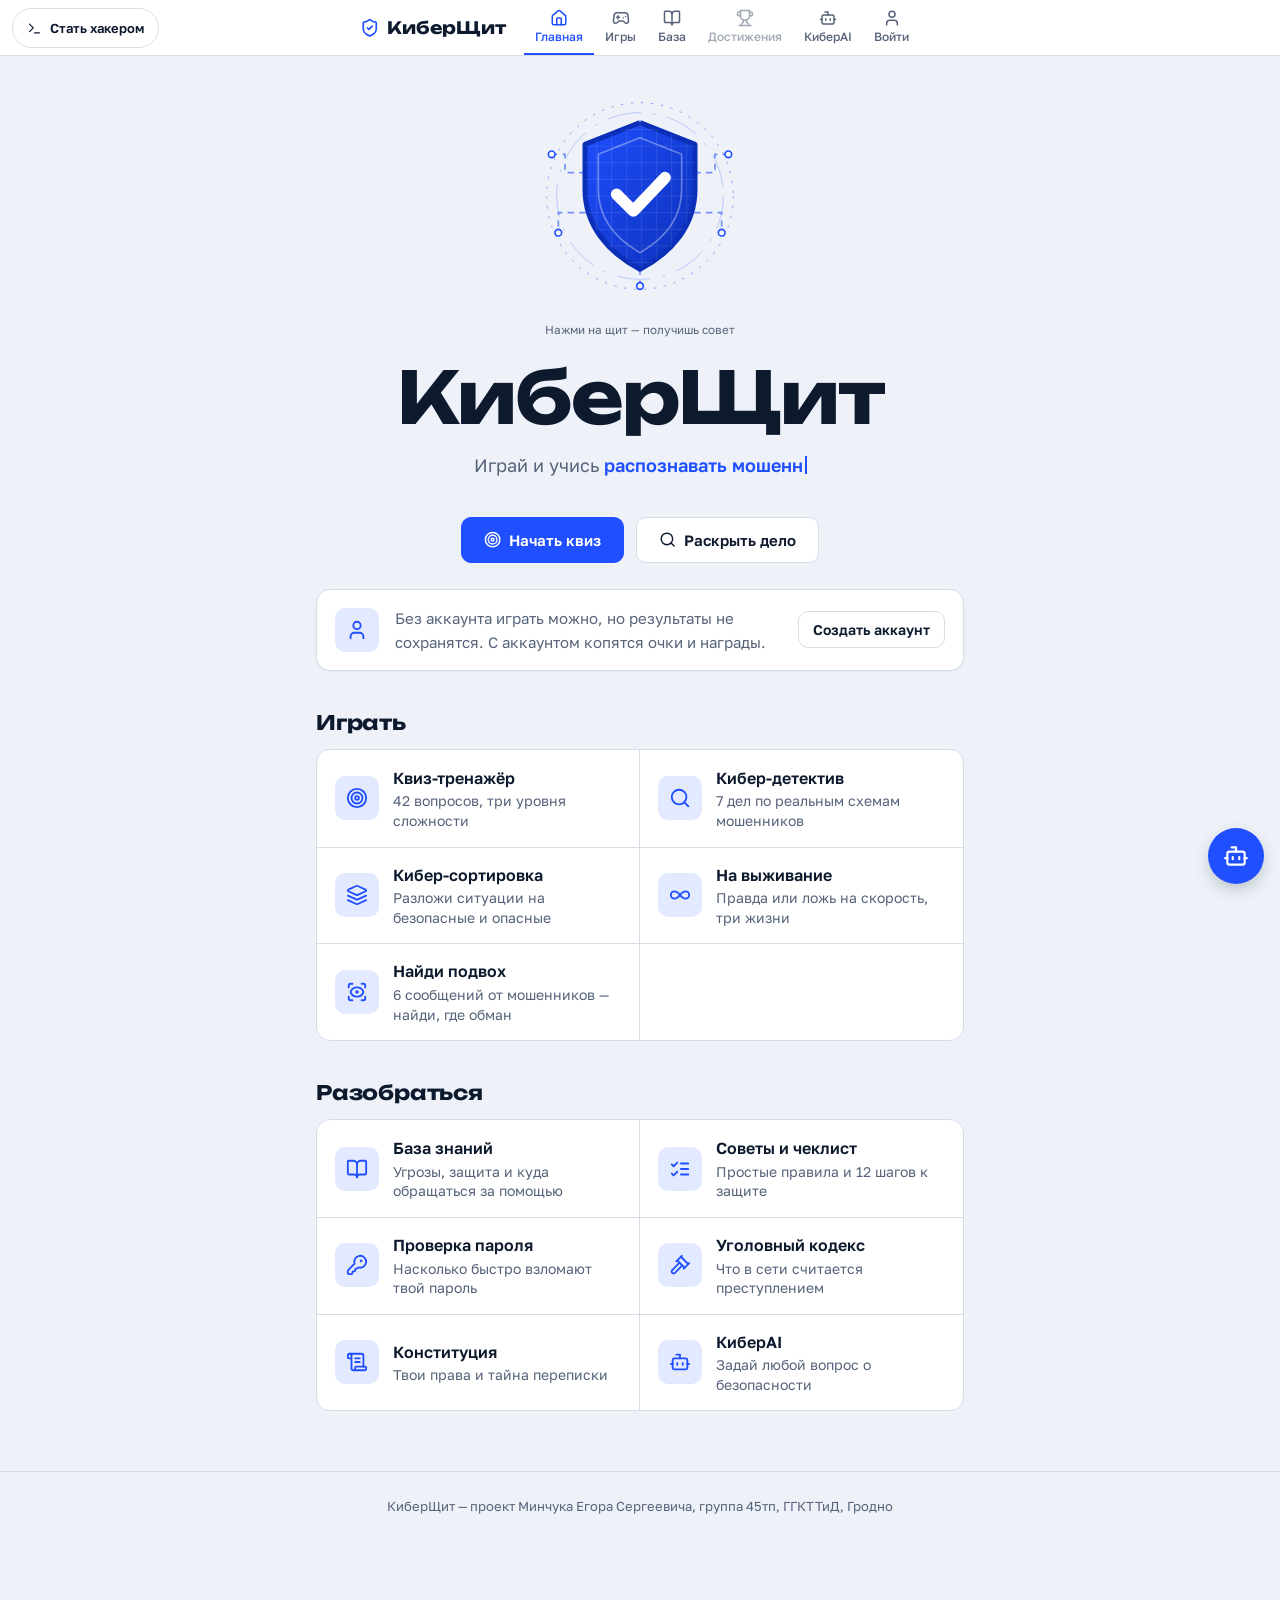
==== commit e627ddaf: "Игра «Найди подвох», проверка пароля, сверка законов с pravo.by - «Найди подвох»: 6 сообщений мошенн" ====
--- a/static/index.html
+++ b/static/index.html
@@ -20,14 +20,14 @@
   <a href="#/" class="logo"><span class="logo-tile"><i data-lucide="shield-check"></i></span><span>КиберЩит</span></a>
   <nav>
     <a href="#/" data-r=""><i data-lucide="house"></i>Главная</a>
-    <div class="dd"><button data-r="quiz detective sort survival" aria-haspopup="true"><i data-lucide="gamepad-2"></i>Игры</button>
+    <div class="dd"><button data-r="quiz detective sort survival spot" aria-haspopup="true"><i data-lucide="gamepad-2"></i>Игры</button>
       <div class="dd-menu">
         <a href="#/quiz"><i data-lucide="target"></i>Квиз-тренажёр</a><a href="#/detective"><i data-lucide="search"></i>Кибер-детектив</a>
-        <a href="#/sort"><i data-lucide="layers"></i>Кибер-сортировка</a><a href="#/survival"><i data-lucide="infinity"></i>На выживание</a>
+        <a href="#/sort"><i data-lucide="layers"></i>Кибер-сортировка</a><a href="#/survival"><i data-lucide="infinity"></i>На выживание</a><a href="#/spot"><i data-lucide="scan-eye"></i>Найди подвох</a>
       </div></div>
-    <div class="dd"><button data-r="kb tips uk constitution" aria-haspopup="true"><i data-lucide="book-open"></i>База</button>
+    <div class="dd"><button data-r="kb tips password uk constitution" aria-haspopup="true"><i data-lucide="book-open"></i>База</button>
       <div class="dd-menu">
-        <a href="#/kb"><i data-lucide="book-open"></i>База знаний</a><a href="#/tips"><i data-lucide="lightbulb"></i>Советы</a>
+        <a href="#/kb"><i data-lucide="book-open"></i>База знаний</a><a href="#/tips"><i data-lucide="lightbulb"></i>Советы</a><a href="#/password"><i data-lucide="key-round"></i>Проверка пароля</a>
         <a href="#/uk"><i data-lucide="gavel"></i>Уголовный кодекс</a><a href="#/constitution"><i data-lucide="scroll-text"></i>Конституция</a>
       </div></div>
     <a href="#/achievements" data-r="achievements" id="navAch"><i data-lucide="trophy"></i>Достижения</a>
@@ -45,7 +45,7 @@
   <div class="w-panel" id="wPanel" hidden>
     <div class="w-head"><span class="ai-badge"><i data-lucide="bot"></i></span><div><b>Помощник</b><small>Подскажу, где что на сайте</small></div><button id="wClose" aria-label="Закрыть"><i data-lucide="x"></i></button></div>
     <div class="w-msgs" id="wMsgs"><div class="msg bot">Привет! Что хочешь найти? Можно нажать на кнопку или написать вопрос.</div></div>
-    <div class="w-chips"><button data-go="quiz">Квиз</button><button data-go="detective">Детектив</button><button data-go="kb">База знаний</button><button data-go="tips">Чеклист</button></div>
+    <div class="w-chips"><button data-go="quiz">Квиз</button><button data-go="detective">Детектив</button><button data-go="kb">База знаний</button><button data-go="password">Пароль</button><button data-go="spot">Найди подвох</button></div>
     <form id="wForm"><input id="wInput" placeholder="Например: где проверить пароль?" maxlength="300" autocomplete="off"><button aria-label="Отправить"><i data-lucide="send"></i></button></form>
     <a href="#/ai" class="w-full">Открыть консультанта КиберAI <i data-lucide="arrow-right"></i></a>
   </div>
--- a/static/style.css
+++ b/static/style.css
@@ -21,8 +21,8 @@
 /* режим хакера: строки развёртки поверх всего */
 :root[data-theme=dark] body::after{content:'';position:fixed;inset:0;z-index:70;pointer-events:none;
   background:repeating-linear-gradient(to bottom,transparent 0 2px,rgba(0,0,0,.18) 2px 3px)}
-#rain{position:fixed;inset:0;z-index:0;pointer-events:none;opacity:.22;display:none}
-:root[data-theme=dark] #rain{display:block}
+#rain{position:fixed;inset:0;z-index:0;pointer-events:none;opacity:.2}
+:root[data-theme=dark] #rain{opacity:.42}
 #confetti{position:fixed;inset:0;z-index:60;pointer-events:none}
 a{color:inherit}
 button,input,textarea{font:inherit;color:inherit}
@@ -291,6 +291,8 @@
 .dbar{height:5px;background:var(--card2);border-radius:9px;margin-top:6px;overflow:hidden}
 .dbar div{height:100%;border-radius:9px;background:linear-gradient(90deg,var(--warn),var(--bad))}
 .art{display:flex;gap:16px}
+.art>div{min-width:0}
+h2,h3{hyphens:auto;overflow-wrap:break-word}
 .art .num{flex:none;font:700 15px var(--mono);color:var(--accent);background:var(--accent-soft);border-radius:var(--r-sm);padding:8px 10px;height:fit-content}
 .punish{margin-top:8px;font-size:14px;color:var(--muted);display:flex;gap:6px}
 .check{display:flex;gap:14px;align-items:center;padding:14px 10px;border-bottom:1px solid var(--line);cursor:pointer;border-radius:var(--r-sm);transition:background .15s}
@@ -390,6 +392,38 @@
 .toast.out{transition:.25s;opacity:0;transform:translateX(24px)}
 @keyframes toast{from{opacity:0;transform:translateX(24px)}}
 
+/* ---------- найди подвох ---------- */
+.spot{max-width:560px;margin:0 auto}
+.spot-msg{margin-bottom:14px}
+.spot-head{display:flex;gap:12px;align-items:center;padding-bottom:12px;margin-bottom:12px;border-bottom:1px solid var(--line)}
+.spot-head small{display:block;color:var(--muted);font-size:13px}
+.spot-text{font-size:18px;line-height:1.9;margin:0}
+.sp{cursor:pointer;border-radius:4px;padding:2px 1px;-webkit-box-decoration-break:clone;box-decoration-break:clone;transition:background .15s,color .15s}
+.sp:hover{background:var(--card2)}
+.sp.hit{background:var(--bad-soft);color:var(--bad);text-decoration:underline wavy;text-underline-offset:5px}
+.sp.miss{color:var(--muted);text-decoration:line-through;cursor:default}
+.sp.missed{background:var(--bad-soft);outline:2px dashed var(--bad);outline-offset:1px}
+.spot-note{margin-top:8px}
+.spot-note b{color:var(--bad)}
+
+/* ---------- проверка пароля ---------- */
+.pw-in{display:flex;gap:8px}
+.pw-in .in{font:500 17px var(--mono)}
+.pw-in .btn{flex:none}
+.pw-meter{display:grid;grid-template-columns:repeat(4,1fr);gap:6px;margin:16px 0 10px}
+.pw-meter i{height:8px;border-radius:9px;background:var(--card2);transition:background .25s}
+.pw-meter[data-s="1"] i:nth-child(1){background:var(--bad)}
+.pw-meter[data-s="2"] i:nth-child(-n+2){background:var(--warn)}
+.pw-meter[data-s="3"] i:nth-child(-n+3){background:var(--accent)}
+.pw-meter[data-s="4"] i{background:var(--ok)}
+.pw-verdict{display:flex;justify-content:space-between;gap:12px;flex-wrap:wrap}
+.pw-verdict span{color:var(--muted)}
+.pw-tests{list-style:none;padding:0;margin:14px 0 0;display:grid;gap:6px}
+.pw-tests li{display:flex;gap:8px;align-items:center;color:var(--muted);transition:color .2s}
+.pw-tests li.ok{color:var(--ok)}
+.pw-gen{display:flex;gap:8px;flex-wrap:wrap;align-items:center}
+.pw-gen code{flex:1 1 100%;font:600 20px var(--mono);padding:14px 16px;border-radius:var(--r-sm);background:var(--card2);word-break:break-all;color:var(--accent)}
+
 /* кнопка режима: на узких экранах переезжает вниз влево, чтобы не мешать меню */
 @media (max-width:1060px){
   .theme-btn{top:auto;bottom:20px;left:16px;height:48px;box-shadow:0 6px 20px -6px rgba(13,26,46,.3)}
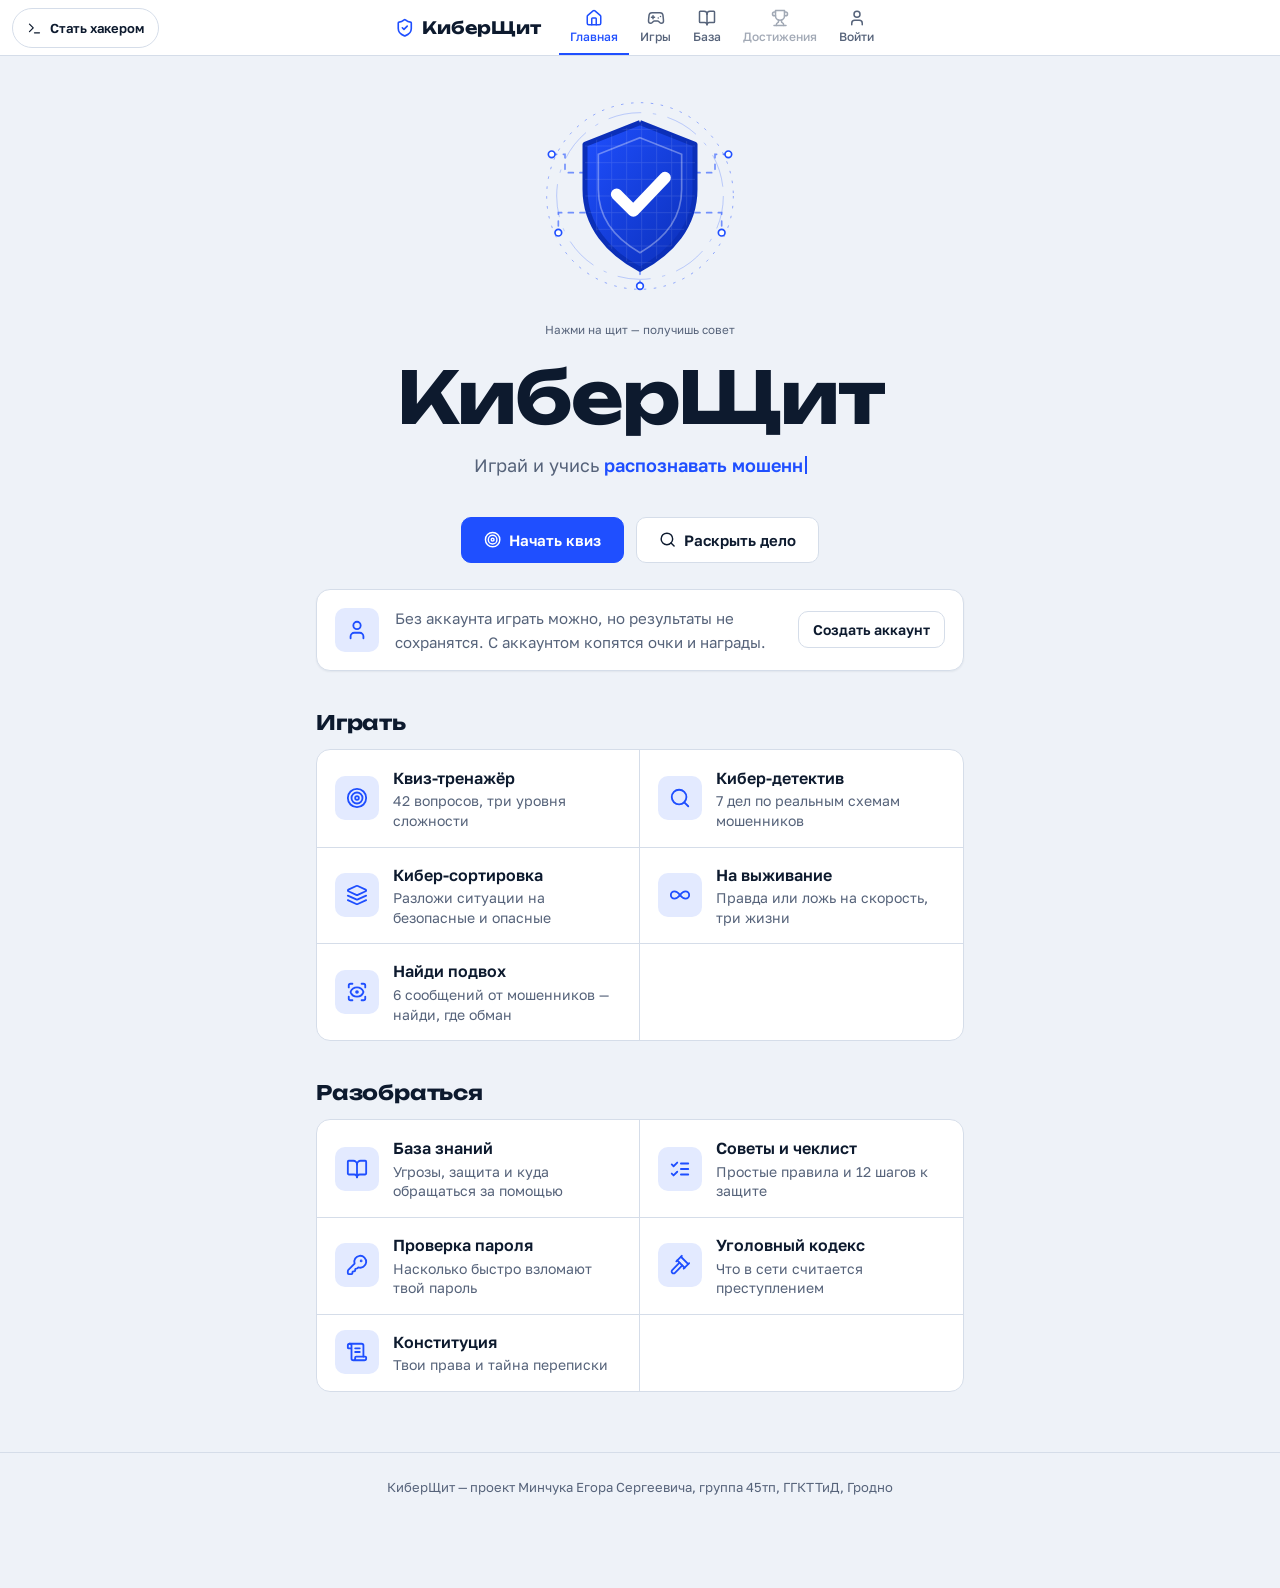
==== commit f51d94a9: "Убран КиберAI и помощник: сайт без нейросети Co-Authored-By: Claude Opus 5.5 <noreply@anthropic.com>" ====
--- a/static/index.html
+++ b/static/index.html
@@ -31,7 +31,6 @@
         <a href="#/uk"><i data-lucide="gavel"></i>Уголовный кодекс</a><a href="#/constitution"><i data-lucide="scroll-text"></i>Конституция</a>
       </div></div>
     <a href="#/achievements" data-r="achievements" id="navAch"><i data-lucide="trophy"></i>Достижения</a>
-    <a href="#/ai" data-r="ai"><i data-lucide="bot"></i>КиберAI</a>
     <a href="#/profile" data-r="profile" id="navProfile"><i data-lucide="user"></i><span>Войти</span></a>
   </nav>
 </header>
@@ -41,17 +40,6 @@
 <div id="toasts" aria-live="polite"></div>
 <canvas id="confetti" aria-hidden="true"></canvas>
 
-<div class="widget">
-  <div class="w-panel" id="wPanel" hidden>
-    <div class="w-head"><span class="ai-badge"><i data-lucide="bot"></i></span><div><b>Помощник</b><small>Подскажу, где что на сайте</small></div><button id="wClose" aria-label="Закрыть"><i data-lucide="x"></i></button></div>
-    <div class="w-msgs" id="wMsgs"><div class="msg bot">Привет! Что хочешь найти? Можно нажать на кнопку или написать вопрос.</div></div>
-    <div class="w-chips"><button data-go="quiz">Квиз</button><button data-go="detective">Детектив</button><button data-go="kb">База знаний</button><button data-go="password">Пароль</button><button data-go="spot">Найди подвох</button></div>
-    <form id="wForm"><input id="wInput" placeholder="Например: где проверить пароль?" maxlength="300" autocomplete="off"><button aria-label="Отправить"><i data-lucide="send"></i></button></form>
-    <a href="#/ai" class="w-full">Открыть консультанта КиберAI <i data-lucide="arrow-right"></i></a>
-  </div>
-  <button class="w-btn" id="wBtn" aria-label="Помощник по сайту"><i data-lucide="bot"></i></button>
-</div>
-
 <script src="vendor/lucide.min.js"></script>
 <script src="data.js"></script>
 <script src="app.js"></script>
--- a/static/style.css
+++ b/static/style.css
@@ -74,7 +74,6 @@
 .hero h1{font-size:clamp(24px,6.5vw,52px);hyphens:auto;overflow-wrap:break-word}
 .hero p{color:var(--muted);max-width:440px;margin:12px auto}
 .label{display:flex;align-items:center;gap:8px;font:700 20px/1.2 var(--head);margin:40px 0 14px}
-.topics .label{font-size:15px}
 :root[data-theme=dark] .label::before{content:'> ';color:var(--accent)}
 .card{background:var(--card);border:1px solid var(--line);border-radius:var(--r);padding:26px;box-shadow:var(--shadow)}
 .card+.card{margin-top:14px}
@@ -321,34 +320,9 @@
 .lockwall .ico{width:72px;height:72px;border-radius:22px;margin-bottom:16px}
 .lockwall .ico svg{width:34px;height:34px}
 
-/* ---------- чат ---------- */
-.chat-wrap{display:grid;grid-template-columns:220px 1fr;gap:16px}
-.topics{display:grid;gap:8px;align-content:start}
-.topics button{display:flex;gap:8px;align-items:center;text-align:left;padding:10px 12px;border-radius:var(--r-sm);border:1px solid var(--line);background:var(--card2);font-size:14px;transition:border-color .15s}
-.topics button svg{color:var(--accent)}
-.topics button:hover{border-color:var(--accent)}
-.chat{display:flex;flex-direction:column;padding:0;overflow:hidden;height:580px}
-.chat-head{display:flex;gap:12px;align-items:center;padding:16px 20px;border-bottom:1px solid var(--line)}
-.chat-head small{display:flex;align-items:center;gap:6px;font-size:13px;color:var(--muted)}
-.chat-head small i{width:7px;height:7px;border-radius:50%;background:var(--ok);flex:none}
-.chat-head .btn{margin-left:auto;flex:none}
-.chat-head>div{min-width:0}
-.ai-badge{display:grid;place-items:center;width:36px;height:36px;border-radius:50%;background:var(--accent);color:var(--on-accent);flex:none}
-.msgs{flex:1;overflow:auto;padding:20px;display:flex;flex-direction:column;gap:12px}
-.msg{max-width:85%;padding:12px 16px;border-radius:var(--r);font-size:15px;white-space:pre-wrap;word-wrap:break-word;animation:msg .25s ease-out both}
 @keyframes msg{from{opacity:0;transform:translateY(8px)}}
-.msg.bot{background:var(--card2);border:1px solid var(--line);align-self:flex-start;border-bottom-left-radius:4px}
-.msg.me{background:var(--accent);color:var(--on-accent);align-self:flex-end;border-bottom-right-radius:4px}
-.go-btn{display:inline-flex;align-items:center;gap:6px;margin-top:8px;padding:6px 14px;border-radius:99px;background:var(--accent);color:var(--on-accent);text-decoration:none;font-size:13px;font-weight:600;white-space:nowrap}
-.typing{display:inline-flex;gap:4px}
-.typing i{width:7px;height:7px;border-radius:50%;background:var(--muted);animation:bounce 1s infinite}
-.typing i:nth-child(2){animation-delay:.15s}.typing i:nth-child(3){animation-delay:.3s}
-@keyframes bounce{50%{transform:translateY(-5px)}}
-.chat form{display:flex;gap:10px;padding:14px 20px;border-top:1px solid var(--line)}
 input.in,textarea.in{width:100%;padding:12px 14px;border-radius:var(--r-sm);border:1px solid var(--line);background:var(--card2);outline:none;transition:border-color .15s,box-shadow .15s}
 input.in:focus,textarea.in:focus{border-color:var(--accent);box-shadow:0 0 0 3px var(--accent-soft)}
-.send{flex:none;display:grid;place-items:center;width:46px;border-radius:var(--r-sm);border:0;background:var(--accent);color:var(--on-accent)}
-.send:hover{background:var(--accent-deep)}
 
 /* ---------- профиль ---------- */
 .prof{display:grid;grid-template-columns:220px 1fr;gap:20px;align-items:start}
@@ -365,27 +339,7 @@
 .note svg{color:var(--accent);margin-top:3px}
 .err{color:var(--bad);font-size:14px;min-height:20px;margin-bottom:6px}
 
-/* ---------- виджет и уведомления ---------- */
-.widget{position:fixed;right:16px;bottom:16px;z-index:40}
-.w-btn{display:grid;place-items:center;width:56px;height:56px;border-radius:50%;border:0;color:var(--on-accent);background:var(--accent);box-shadow:0 6px 20px -6px rgba(13,26,46,.4);position:relative;transition:transform .15s}
-:root[data-theme=dark] .w-btn{border-radius:var(--r);box-shadow:0 0 18px rgba(57,255,106,.35)}
-.w-btn svg{width:26px;height:26px}
-.w-btn:hover{transform:scale(1.06)}
-.w-panel{position:absolute;right:0;bottom:68px;width:320px;max-width:calc(100vw - 32px);background:var(--card);border:1px solid var(--line);border-radius:var(--r);box-shadow:0 16px 48px rgba(13,26,46,.2);overflow:hidden;transform-origin:bottom right;animation:wopen .2s ease-out}
-@keyframes wopen{from{opacity:0;transform:scale(.92) translateY(8px)}}
-.w-head{display:flex;gap:10px;align-items:center;padding:14px 16px;background:var(--card2)}
-.w-head small{display:block;color:var(--muted);font-size:12px}
-.w-head button{margin-left:auto;border:0;background:none;display:grid;width:32px;height:32px;place-items:center}
-.w-msgs{max-height:260px;overflow:auto;padding:14px;display:flex;flex-direction:column;gap:8px}
-.w-msgs .msg{font-size:14px}
-.w-chips{display:flex;flex-wrap:wrap;gap:6px;padding:10px 14px;border-top:1px solid var(--line)}
-.w-chips button{padding:6px 12px;border-radius:99px;border:1px solid var(--line);background:var(--accent-soft);color:var(--accent);font-size:13px}
-.w-chips button:hover{border-color:var(--accent)}
-#wForm{display:flex;gap:8px;padding:10px 14px;border-top:1px solid var(--line)}
-#wForm input{flex:1;padding:10px 12px;border-radius:var(--r-sm);border:1px solid var(--line);background:var(--card);outline:none}
-#wForm input:focus{border-color:var(--accent)}
-#wForm button{border:0;border-radius:var(--r-sm);width:40px;display:grid;place-items:center;background:var(--accent);color:var(--on-accent)}
-.w-full{display:flex;justify-content:center;align-items:center;gap:6px;padding:12px;border-top:1px solid var(--line);font-size:14px;color:var(--accent);text-decoration:none}
+/* ---------- уведомления ---------- */
 #toasts{position:fixed;top:66px;right:16px;z-index:50;display:grid;gap:8px}
 .toast{display:flex;align-items:center;gap:10px;background:var(--card);border:1px solid var(--line);border-left:3px solid var(--accent);border-radius:var(--r-sm);padding:12px 16px;font-size:14px;font-weight:600;box-shadow:0 10px 30px rgba(13,26,46,.14);animation:toast .3s ease-out}
 .toast svg{color:var(--accent)}
@@ -435,13 +389,8 @@
   .nav nav>a,.dd>button{padding:0 6px;font-size:11px}
   .logo{display:none}
   .dd-menu{position:fixed;top:56px;left:16px;right:16px}
-  .chat-wrap,.prof{grid-template-columns:1fr}
-  .topics{display:flex;overflow-x:auto}
-  .topics .label{display:none}
-  .topics button{flex:none;white-space:nowrap}
-  .chat{height:70vh}
+  .prof{grid-template-columns:1fr}
   .card{padding:18px}
-  .card.chat{padding:0}
   .menu{grid-template-columns:1fr}
   .menu a:nth-child(odd){border-right:0}
   .guest{flex-direction:column;text-align:center}
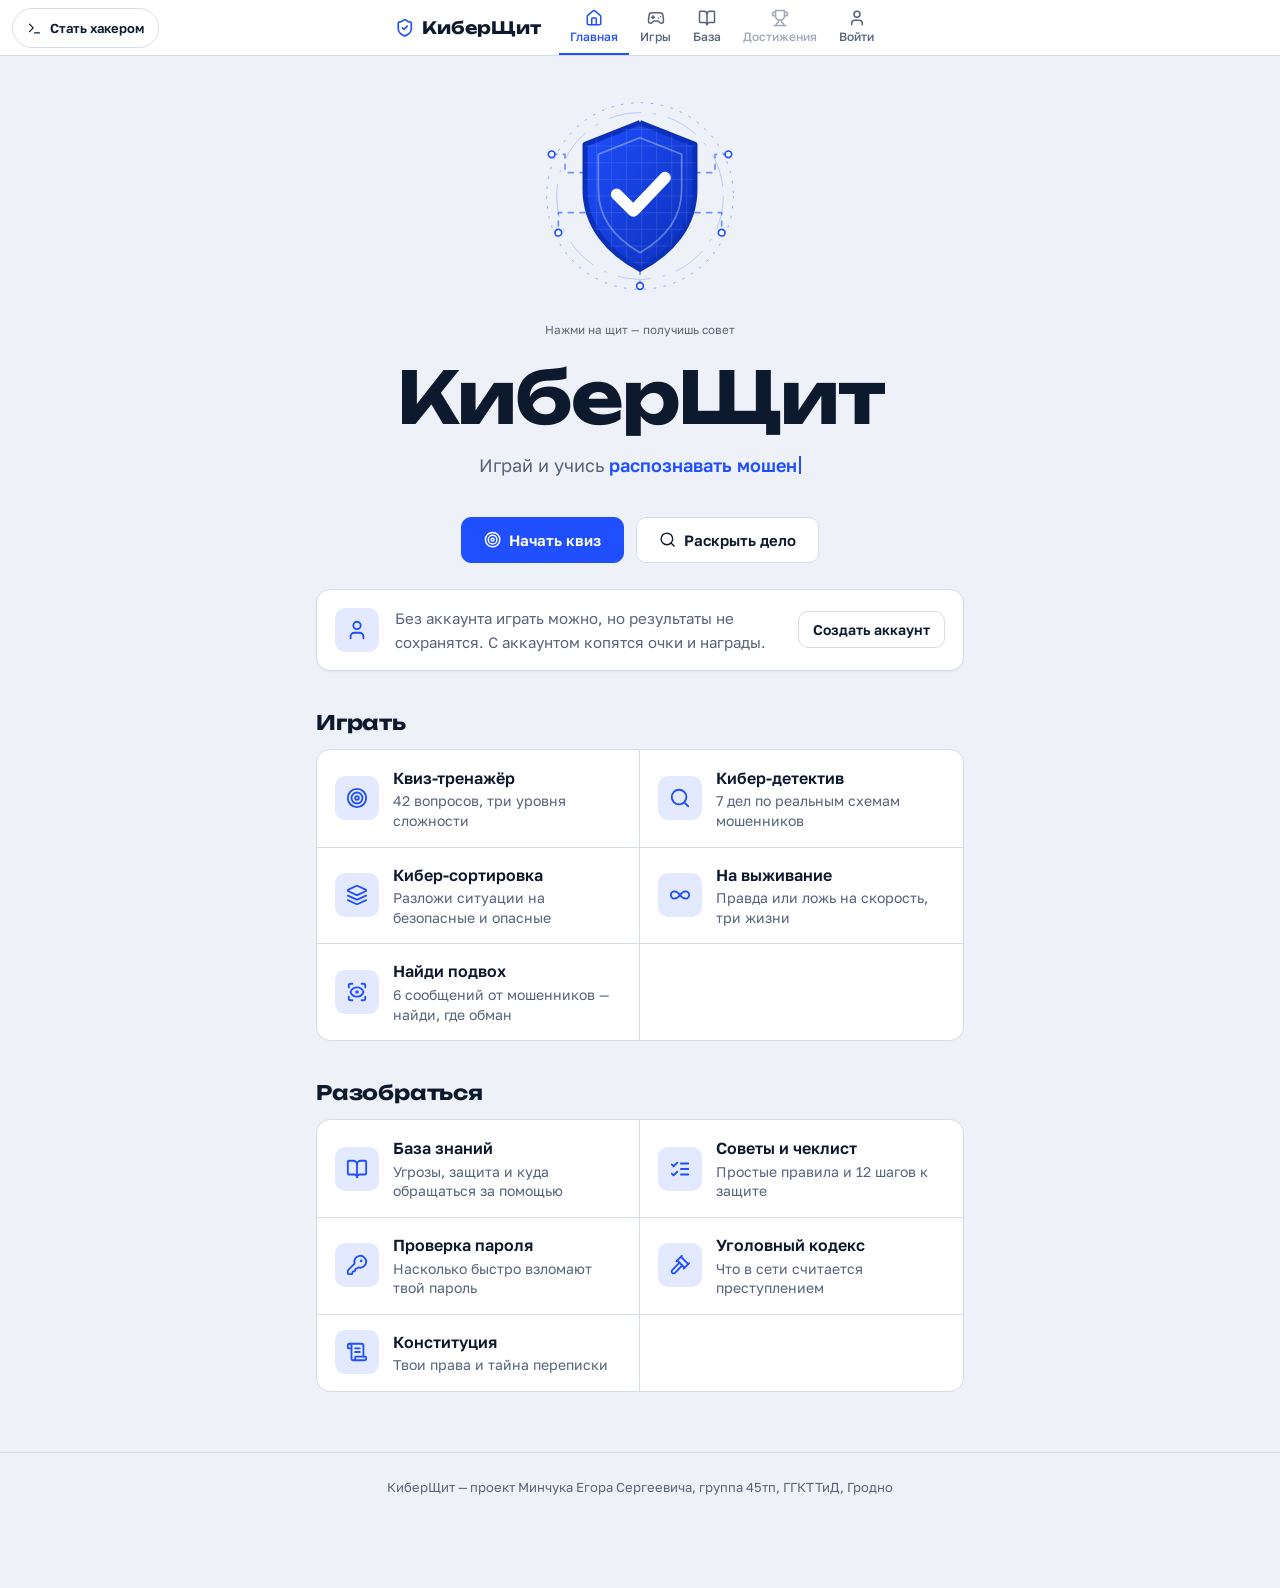
==== commit 23d326ff: "Версия у файлов сайта, чтобы браузер не брал старые из кэша Co-Authored-By: Claude Opus 5.5 <noreply" ====
--- a/static/index.html
+++ b/static/index.html
@@ -9,8 +9,8 @@
 <link rel="preconnect" href="https://fonts.googleapis.com">
 <link rel="preconnect" href="https://fonts.gstatic.com" crossorigin>
 <link rel="stylesheet" href="https://fonts.googleapis.com/css2?family=Golos+Text:wght@400;500;600;700&family=IBM+Plex+Mono:wght@400;500;600;700&family=Unbounded:wght@500;700&display=swap">
-<link rel="stylesheet" href="style.css">
-<script src="theme.js"></script>
+<link rel="stylesheet" href="style.css?v=2">
+<script src="theme.js?v=2"></script>
 </head>
 <body>
 <canvas id="rain" aria-hidden="true"></canvas>
@@ -41,7 +41,7 @@
 <canvas id="confetti" aria-hidden="true"></canvas>
 
 <script src="vendor/lucide.min.js"></script>
-<script src="data.js"></script>
-<script src="app.js"></script>
+<script src="data.js?v=2"></script>
+<script src="app.js?v=2"></script>
 </body>
 </html>
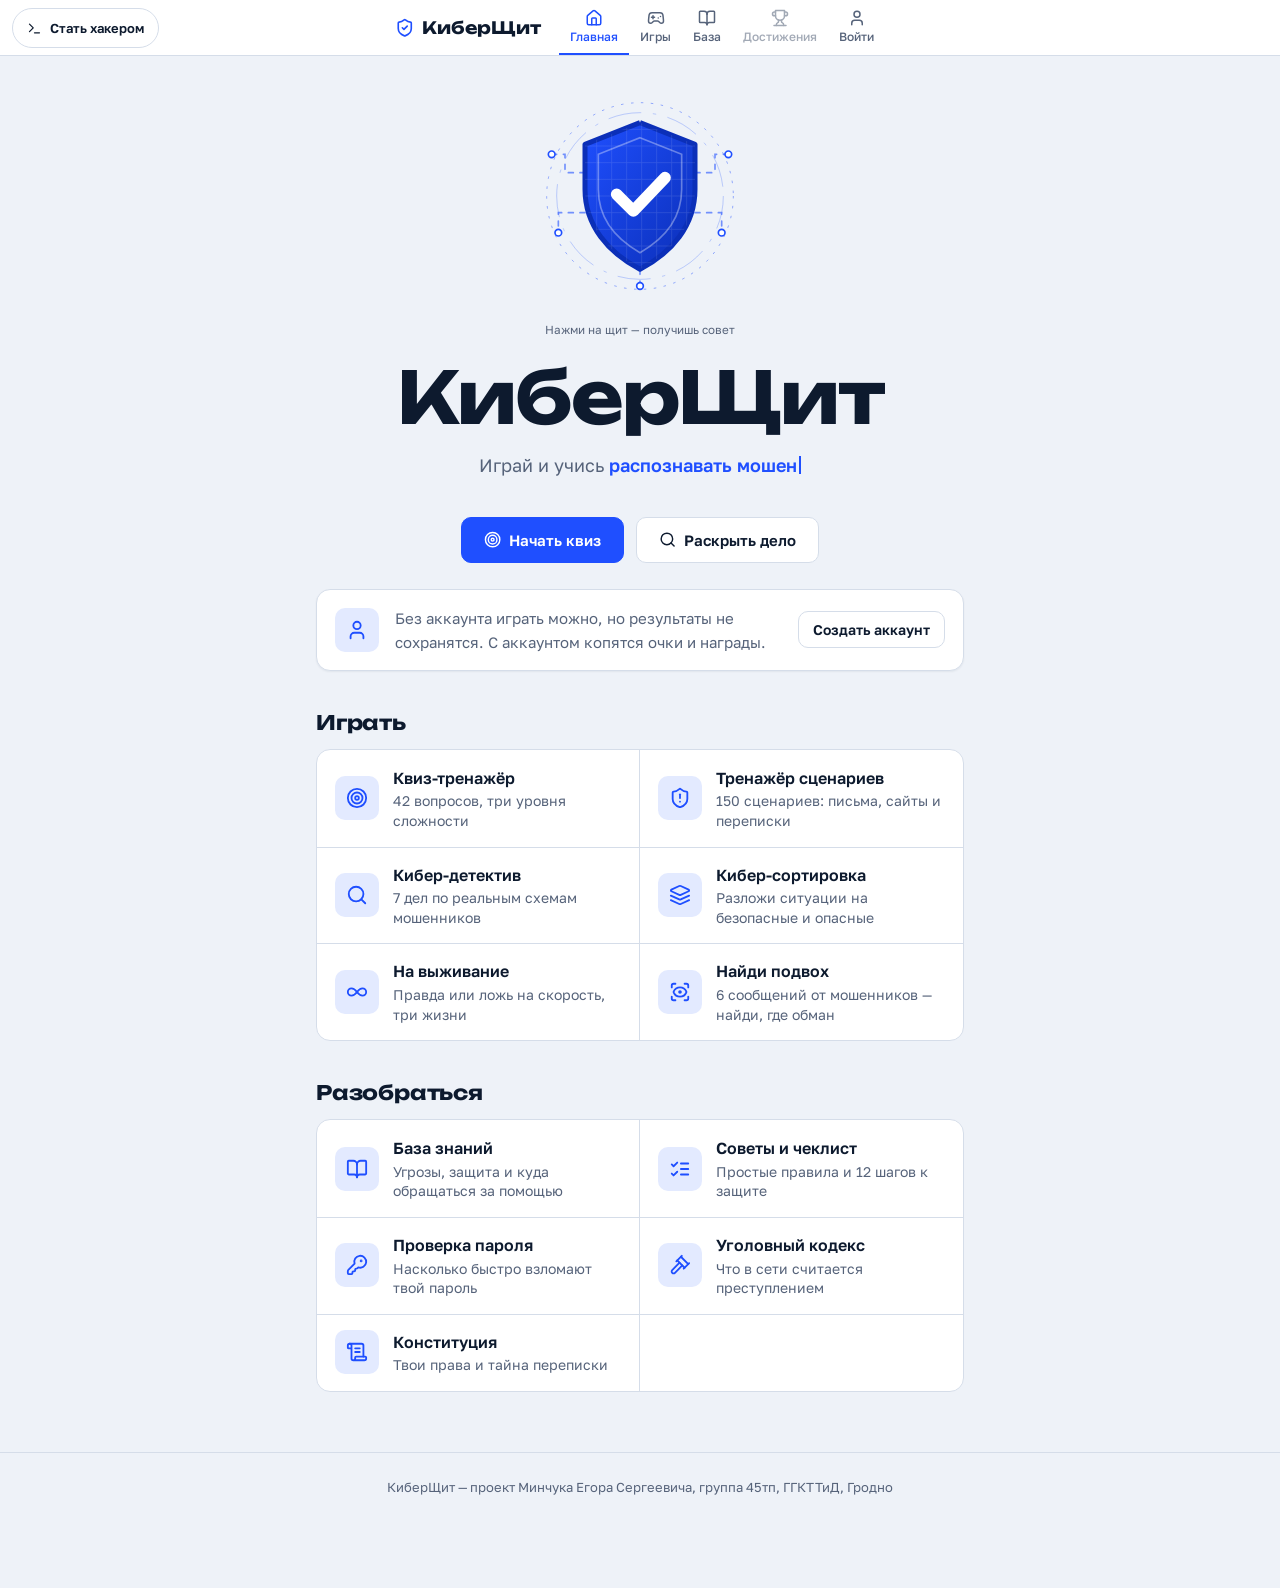
==== commit 6a40fab6: "яитсца" ====
--- a/static/index.html
+++ b/static/index.html
@@ -9,8 +9,8 @@
 <link rel="preconnect" href="https://fonts.googleapis.com">
 <link rel="preconnect" href="https://fonts.gstatic.com" crossorigin>
 <link rel="stylesheet" href="https://fonts.googleapis.com/css2?family=Golos+Text:wght@400;500;600;700&family=IBM+Plex+Mono:wght@400;500;600;700&family=Unbounded:wght@500;700&display=swap">
-<link rel="stylesheet" href="style.css?v=2">
-<script src="theme.js?v=2"></script>
+<link rel="stylesheet" href="style.css?v=3">
+<script src="theme.js?v=3"></script>
 </head>
 <body>
 <canvas id="rain" aria-hidden="true"></canvas>
@@ -20,9 +20,9 @@
   <a href="#/" class="logo"><span class="logo-tile"><i data-lucide="shield-check"></i></span><span>КиберЩит</span></a>
   <nav>
     <a href="#/" data-r=""><i data-lucide="house"></i>Главная</a>
-    <div class="dd"><button data-r="quiz detective sort survival spot" aria-haspopup="true"><i data-lucide="gamepad-2"></i>Игры</button>
+    <div class="dd"><button data-r="quiz trainer detective sort survival spot" aria-haspopup="true"><i data-lucide="gamepad-2"></i>Игры</button>
       <div class="dd-menu">
-        <a href="#/quiz"><i data-lucide="target"></i>Квиз-тренажёр</a><a href="#/detective"><i data-lucide="search"></i>Кибер-детектив</a>
+        <a href="#/quiz"><i data-lucide="target"></i>Квиз-тренажёр</a><a href="#/trainer"><i data-lucide="shield-alert"></i>Тренажёр сценариев</a><a href="#/detective"><i data-lucide="search"></i>Кибер-детектив</a>
         <a href="#/sort"><i data-lucide="layers"></i>Кибер-сортировка</a><a href="#/survival"><i data-lucide="infinity"></i>На выживание</a><a href="#/spot"><i data-lucide="scan-eye"></i>Найди подвох</a>
       </div></div>
     <div class="dd"><button data-r="kb tips password uk constitution" aria-haspopup="true"><i data-lucide="book-open"></i>База</button>
@@ -41,7 +41,7 @@
 <canvas id="confetti" aria-hidden="true"></canvas>
 
 <script src="vendor/lucide.min.js"></script>
-<script src="data.js?v=2"></script>
-<script src="app.js?v=2"></script>
+<script src="data.js?v=3"></script>
+<script src="app.js?v=3"></script>
 </body>
 </html>
--- a/static/style.css
+++ b/static/style.css
@@ -346,6 +346,24 @@
 .toast.out{transition:.25s;opacity:0;transform:translateX(24px)}
 @keyframes toast{from{opacity:0;transform:translateX(24px)}}
 
+/* ---------- тренажёр сценариев: симуляции браузера, почты и мессенджера ---------- */
+.sim{border:1px solid var(--line);border-radius:var(--r-sm);background:var(--card2);overflow:hidden;margin-bottom:20px;font-size:15px}
+.sim-bar{display:flex;align-items:center;gap:6px;padding:8px 12px;border-bottom:1px solid var(--line);background:var(--card)}
+.sim-bar>i{width:10px;height:10px;border-radius:50%;background:var(--line);flex:none}
+.sim-bar>span{flex:1;min-width:0;margin-left:6px;font:500 13px var(--mono);color:var(--muted);overflow-wrap:anywhere}
+.sim mark{background:var(--bad-soft);color:var(--bad);border-radius:3px;padding:0 2px}
+.sim-body{padding:14px 16px}
+.sim-mail{display:grid;gap:4px;padding-bottom:10px;margin-bottom:10px;border-bottom:1px solid var(--line);overflow-wrap:anywhere}
+.sim-mail span{color:var(--muted);margin-right:8px;font:600 12px var(--mono);text-transform:uppercase}
+.sim.chat,.msg-thread{display:flex;flex-direction:column;gap:8px}
+.sim.chat{padding:14px}
+.msg-bubble{max-width:85%;padding:10px 14px;border-radius:14px;background:var(--card);border:1px solid var(--line);overflow-wrap:anywhere}
+.msg-bubble.them{align-self:flex-start;border-bottom-left-radius:4px}
+.msg-bubble.me{align-self:flex-end;border-bottom-right-radius:4px;background:var(--accent-soft)}
+.msg-sender{font:600 12px var(--mono);color:var(--accent);margin-bottom:2px}
+.msg-link{color:var(--bad);text-decoration:underline;overflow-wrap:anywhere}
+.msg-note{font-size:13px;color:var(--muted)}
+
 /* ---------- найди подвох ---------- */
 .spot{max-width:560px;margin:0 auto}
 .spot-msg{margin-bottom:14px}
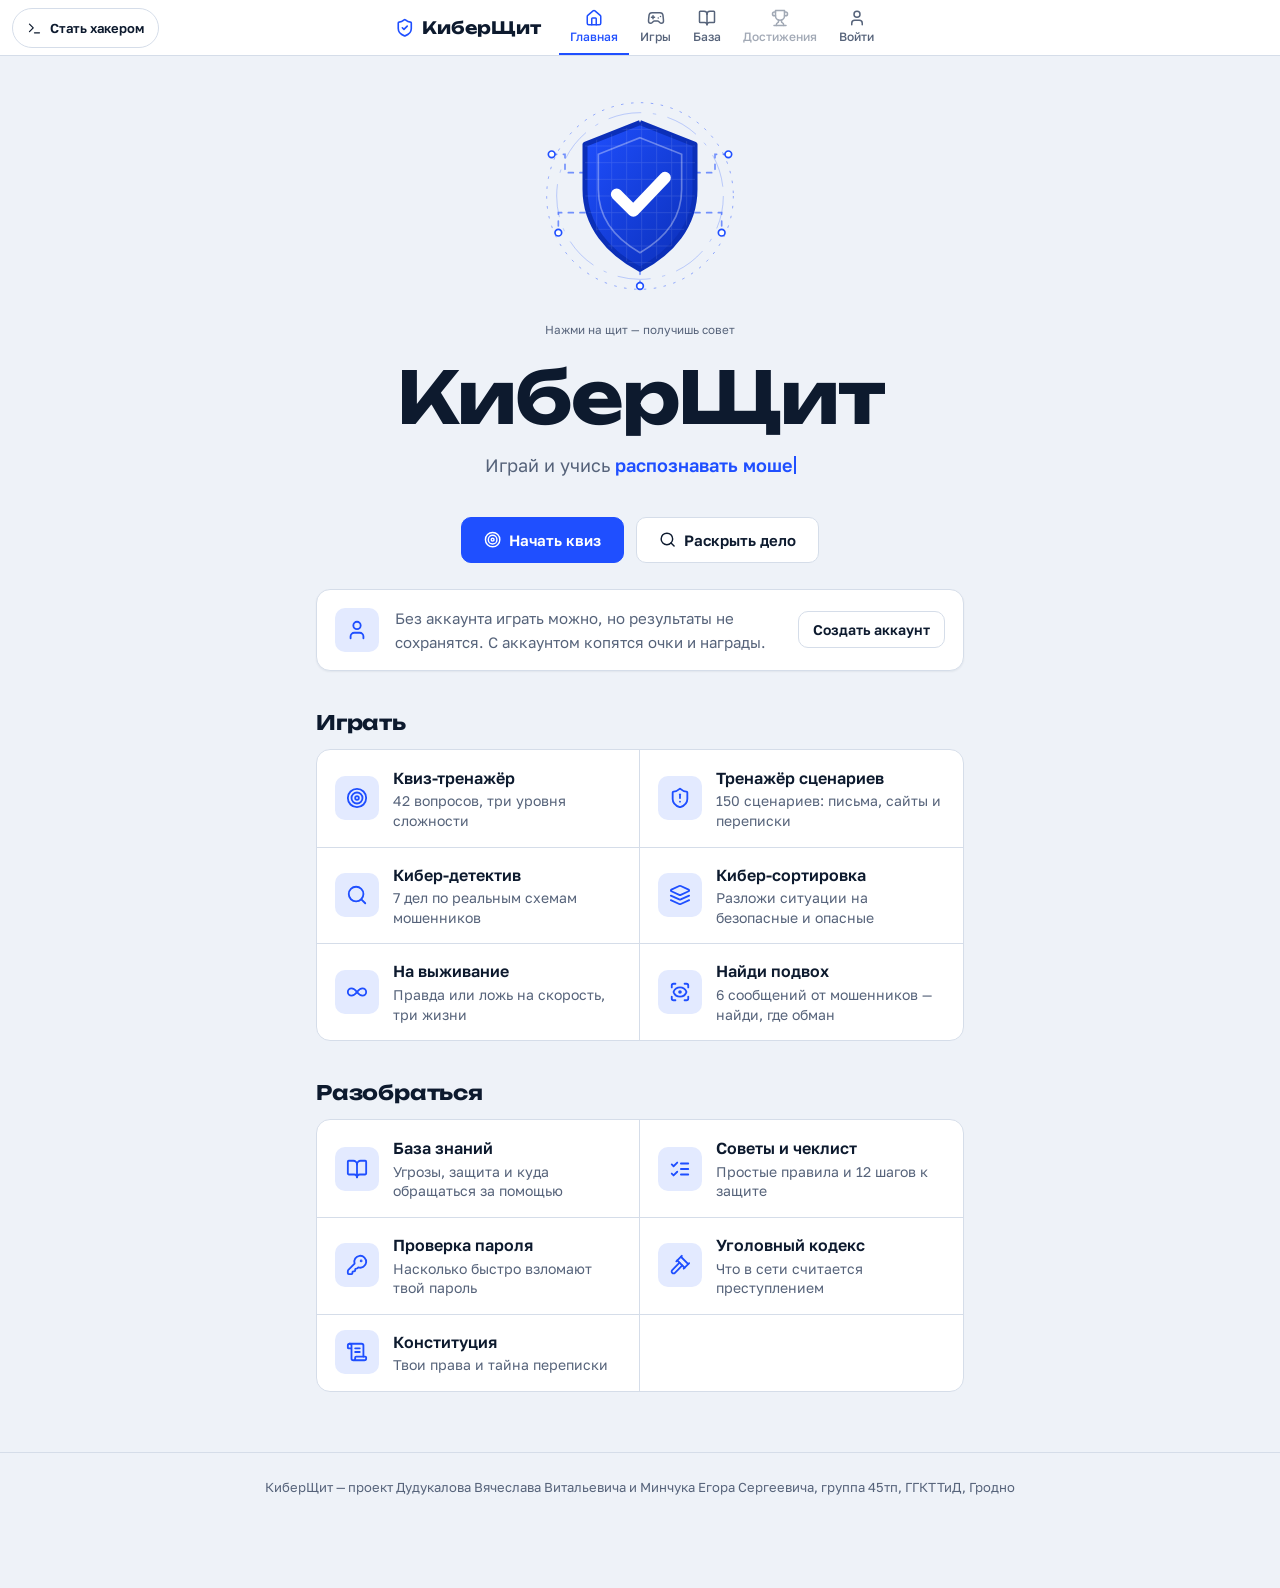
==== commit 57bc4368: "Второй автор в подвале сайта Co-Authored-By: Claude Opus 5.5 <noreply@anthropic.com>" ====
--- a/static/index.html
+++ b/static/index.html
@@ -36,7 +36,7 @@
 </header>
 
 <main id="app"></main>
-<footer class="foot">КиберЩит — проект Минчука Егора Сергеевича, группа 45тп, ГГКТТиД, Гродно</footer>
+<footer class="foot">КиберЩит — проект Дудукалова Вячеслава Витальевича и Минчука Егора Сергеевича, группа 45тп, ГГКТТиД, Гродно</footer>
 <div id="toasts" aria-live="polite"></div>
 <canvas id="confetti" aria-hidden="true"></canvas>
 
